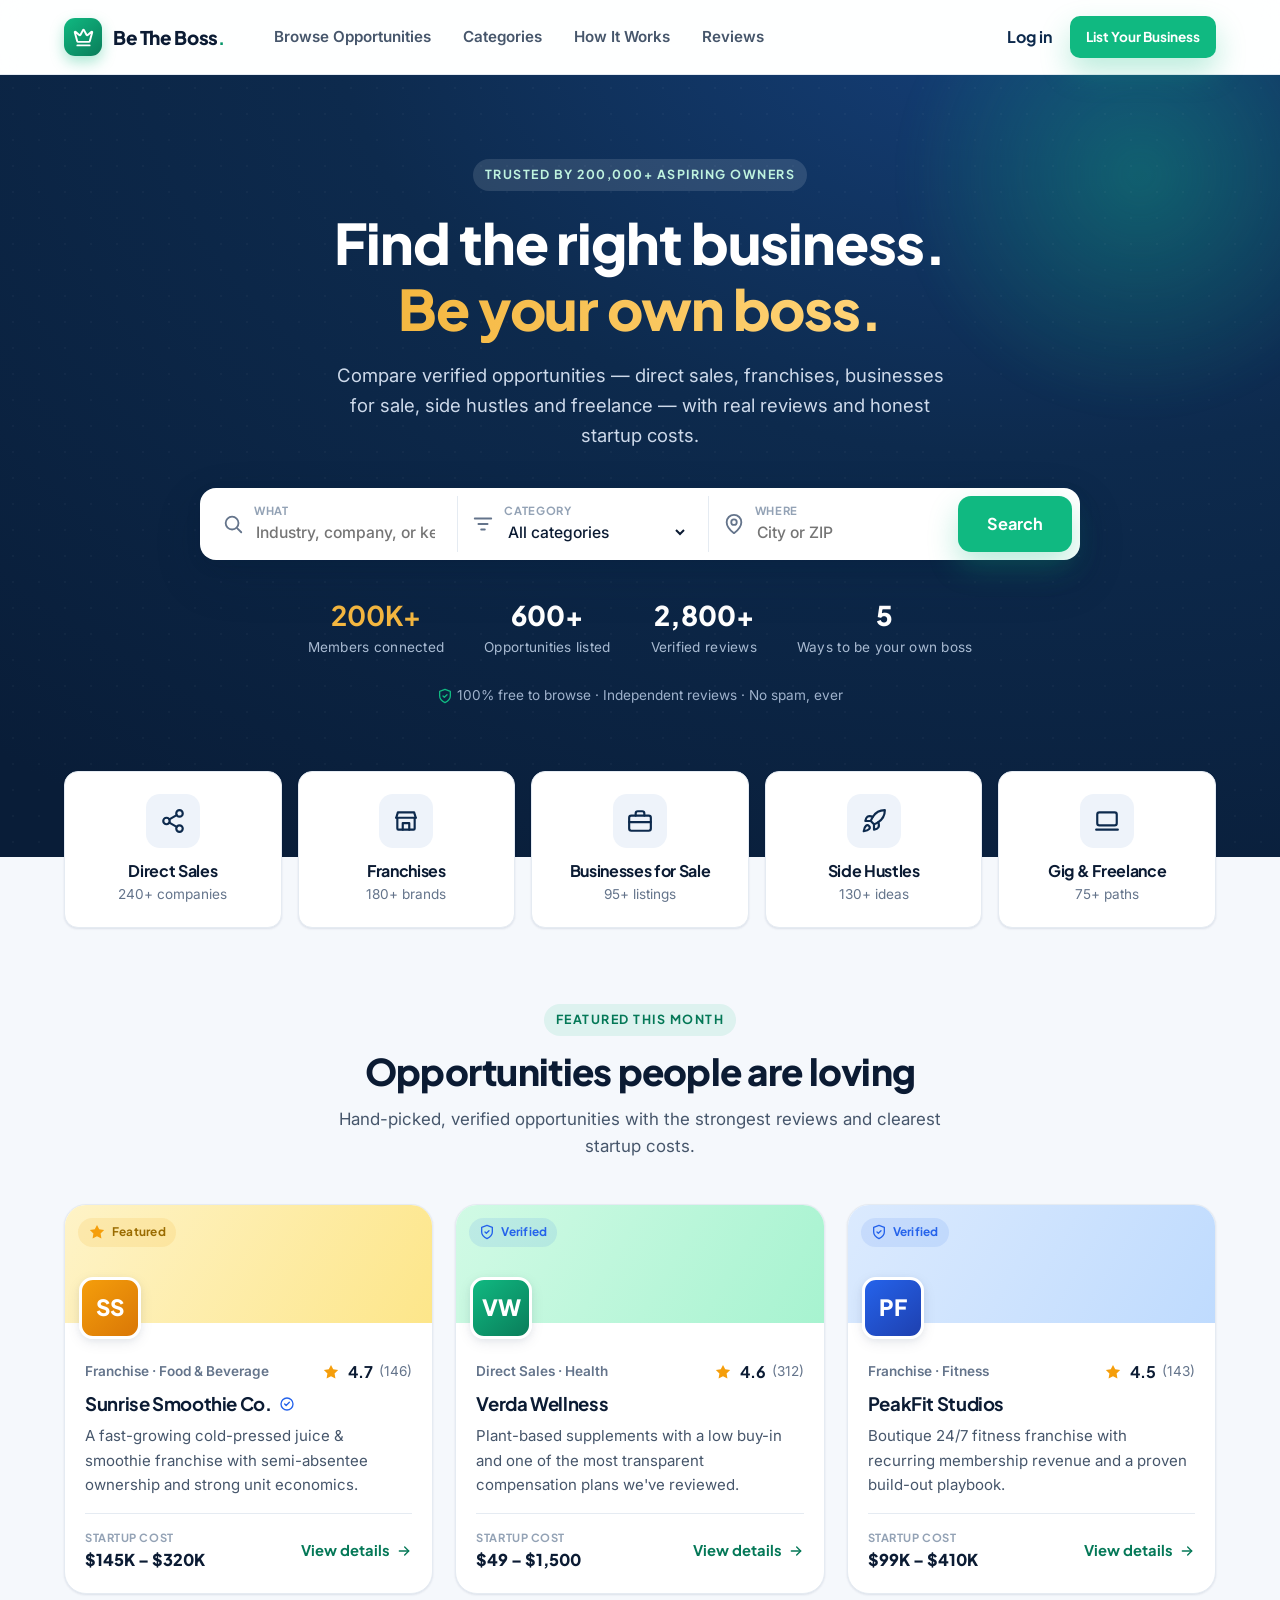
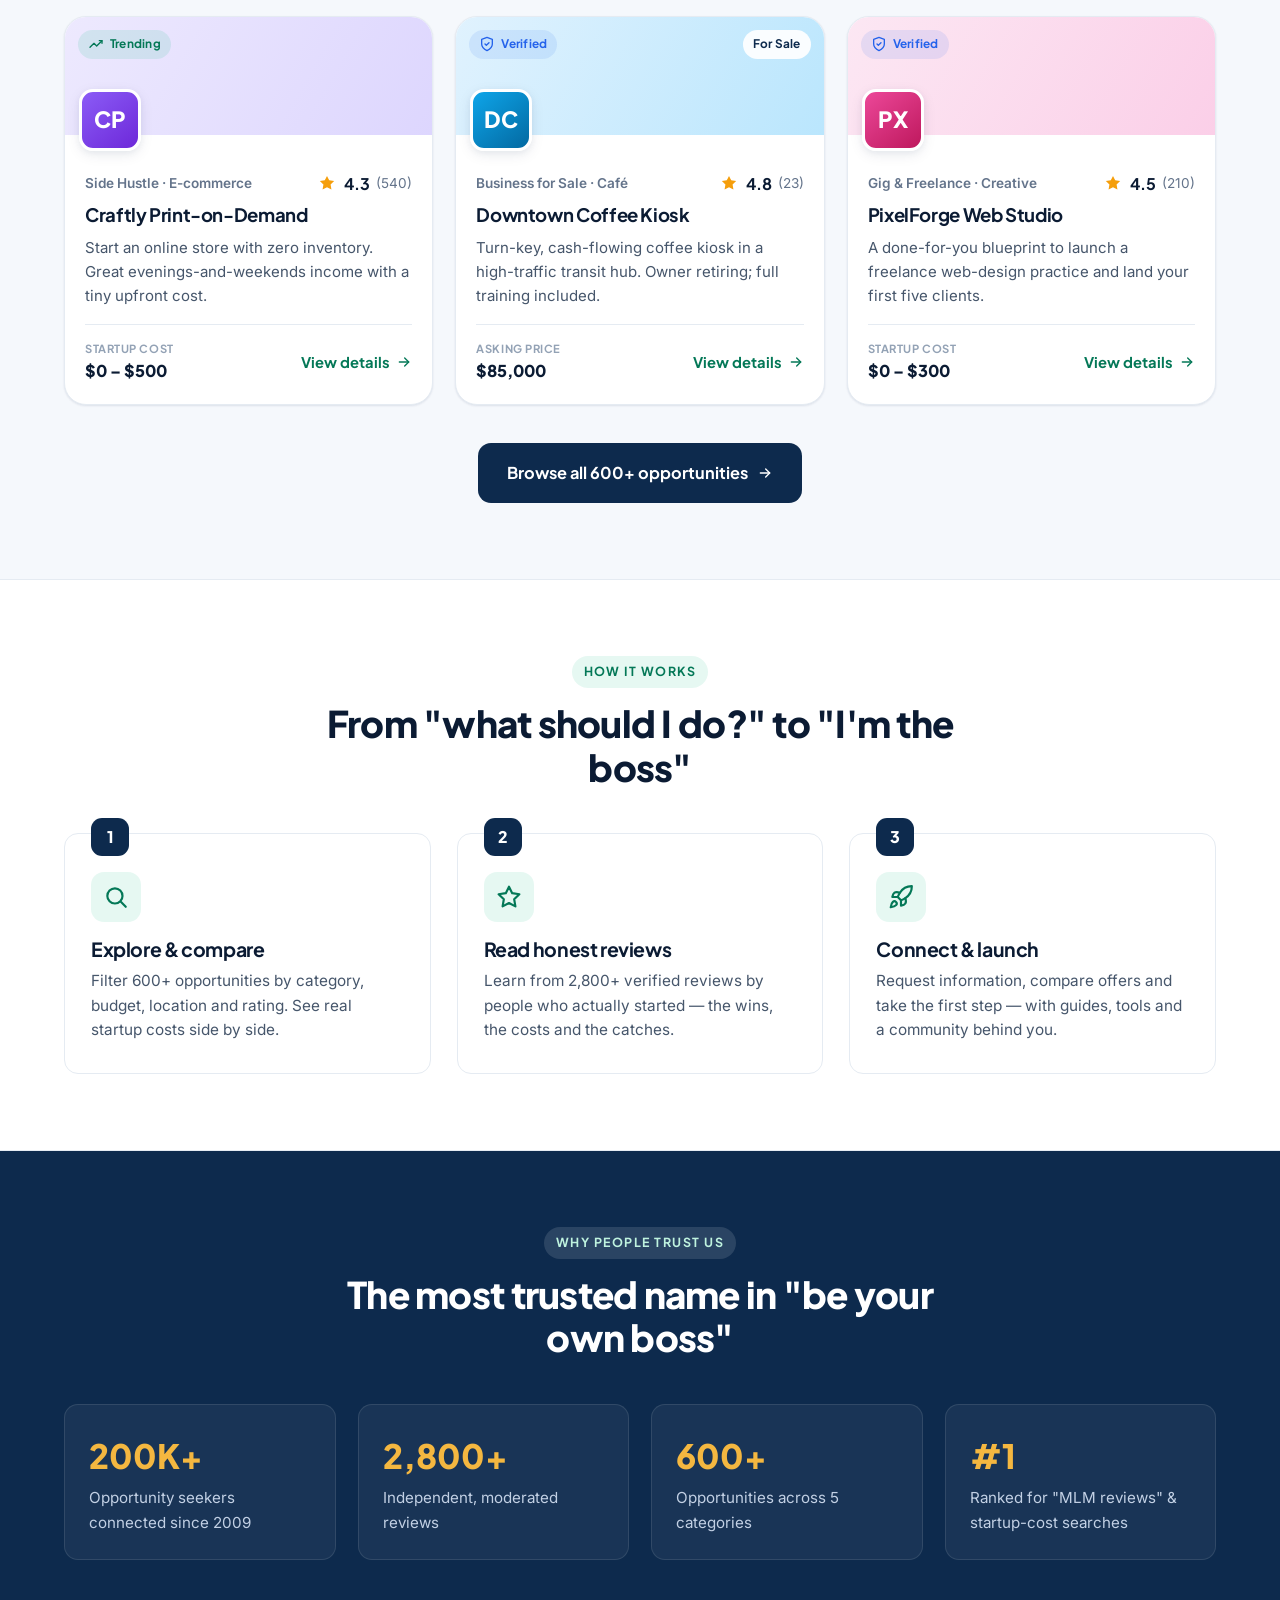
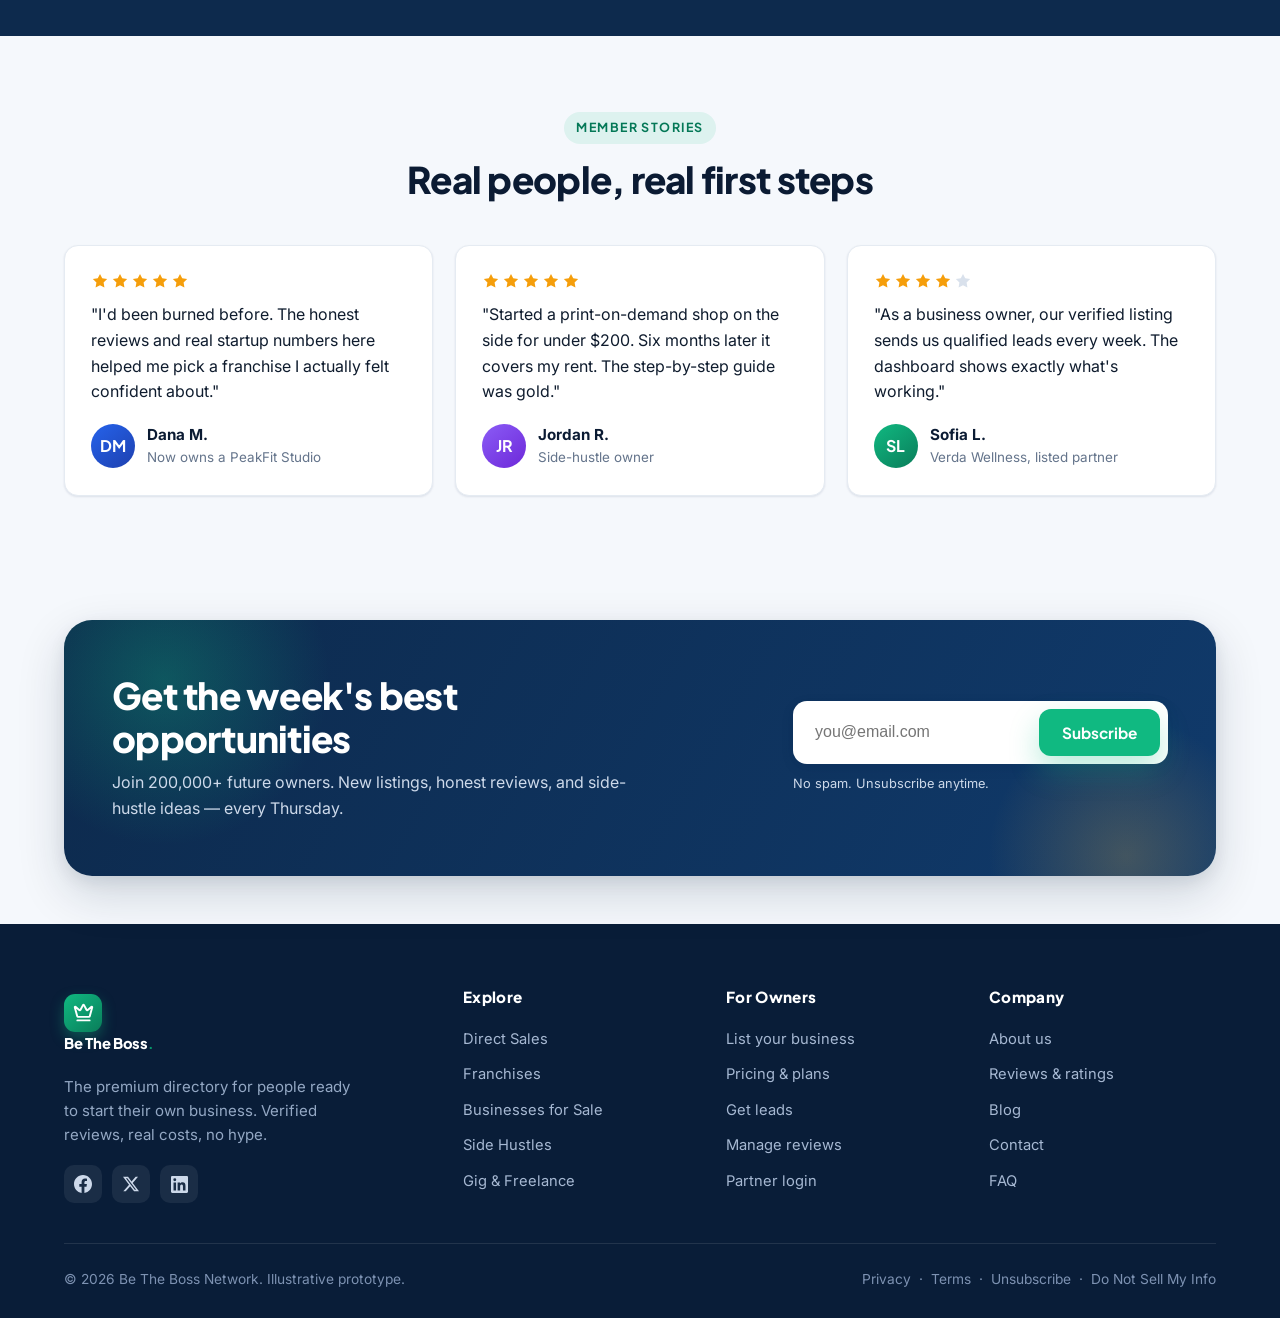
==== index.html @ 48be7996 "Be The Boss Network — design prototype (illustrative mock) Co-Authored-By: Claude Opus 4.8 (1M conte" ====
<!DOCTYPE html>
<html lang="en">
<head>
<meta charset="UTF-8" />
<meta name="viewport" content="width=device-width, initial-scale=1" />
<title>Be The Boss Network — Find Your Business. Be Your Own Boss.</title>
<meta name="description" content="The premium directory for people ready to start their own business — direct sales, franchises, businesses for sale, side hustles and freelance opportunities. Verified reviews, real startup costs." />
<link rel="preconnect" href="https://fonts.googleapis.com" />
<link rel="preconnect" href="https://fonts.gstatic.com" crossorigin />
<link href="https://fonts.googleapis.com/css2?family=Inter:wght@400;500;600;700&family=Plus+Jakarta+Sans:wght@600;700;800&display=swap" rel="stylesheet" />
<link rel="stylesheet" href="assets/styles.css" />
<!-- Google AdSense (pub-9959416972855769) — Auto Ads serve site-wide on the live domain -->
<script async src="https://pagead2.googlesyndication.com/pagead/js/adsbygoogle.js?client=ca-pub-9959416972855769" crossorigin="anonymous"></script>
</head>
<body>

<!-- ============ NAV ============ -->
<header class="nav">
  <div class="container nav-inner">
    <a class="brand" href="index.html">
      <span class="brand-mark"><svg class="ico" viewBox="0 0 24 24"><path d="M11.562 3.266a.5.5 0 0 1 .876 0L15.39 8.87a1 1 0 0 0 1.516.294L21.183 5.5a.5.5 0 0 1 .798.519l-2.834 10.246a1 1 0 0 1-.956.734H5.81a1 1 0 0 1-.957-.734L2.02 6.02a.5.5 0 0 1 .798-.52l4.276 3.664a1 1 0 0 0 1.516-.294z"/><path d="M5 21h14"/></svg></span>
      <span>Be The Boss<b>.</b></span>
    </a>
    <nav class="nav-links">
      <a href="directory.html">Browse Opportunities</a>
      <a href="#categories">Categories</a>
      <a href="#how">How It Works</a>
      <a href="company.html">Reviews</a>
    </nav>
    <div class="nav-actions">
      <a class="login" href="#">Log in</a>
      <a class="btn btn-primary btn-sm" href="#">List Your Business</a>
    </div>
    <button class="nav-toggle" aria-label="Open menu" aria-expanded="false">
      <svg class="ico" viewBox="0 0 24 24"><path d="M4 6h16M4 12h16M4 18h16"/></svg>
    </button>
  </div>
  <div class="nav-mobile">
    <a href="directory.html">Browse Opportunities</a>
    <a href="#categories">Categories</a>
    <a href="#how">How It Works</a>
    <a href="company.html">Reviews</a>
    <a href="#">Log in</a>
    <a class="btn btn-primary" href="#">List Your Business</a>
  </div>
</header>

<!-- ============ HERO ============ -->
<section class="hero">
  <div class="hero-glow"></div>
  <div class="container">
    <div class="center"><span class="eyebrow">Trusted by 200,000+ aspiring owners</span></div>
    <h1>Find the right business.<br /><span class="accent">Be your own boss.</span></h1>
    <p class="hero-sub">Compare verified opportunities — direct sales, franchises, businesses for sale, side hustles and freelance — with real reviews and honest startup costs.</p>

    <div class="search-wrap">
      <form class="search" action="directory.html" method="get" data-mock-form data-success="Searching opportunities…">
        <div class="field">
          <svg class="ico" viewBox="0 0 24 24"><circle cx="11" cy="11" r="7"/><path d="m21 21-4.3-4.3"/></svg>
          <div style="flex:1"><label for="q">What</label><input id="q" name="q" placeholder="Industry, company, or keyword" /></div>
        </div>
        <div class="field">
          <svg class="ico" viewBox="0 0 24 24"><path d="M3 6h18M7 12h10M10 18h4"/></svg>
          <div style="flex:1"><label for="cat">Category</label>
            <select id="cat" name="cat">
              <option>All categories</option>
              <option>Direct Sales / MLM</option>
              <option>Franchises</option>
              <option>Businesses for Sale</option>
              <option>Side Hustles</option>
              <option>Gig &amp; Freelance</option>
            </select>
          </div>
        </div>
        <div class="field">
          <svg class="ico" viewBox="0 0 24 24"><path d="M20 10c0 6-8 12-8 12s-8-6-8-12a8 8 0 0 1 16 0Z"/><circle cx="12" cy="10" r="3"/></svg>
          <div style="flex:1"><label for="loc">Where</label><input id="loc" name="loc" placeholder="City or ZIP" /></div>
        </div>
        <button class="btn btn-primary btn-lg" type="submit">Search</button>
      </form>
    </div>

    <div class="hero-stats">
      <div class="stat"><div class="num"><b>200K+</b></div><div class="lbl">Members connected</div></div>
      <div class="stat"><div class="num">600+</div><div class="lbl">Opportunities listed</div></div>
      <div class="stat"><div class="num">2,800+</div><div class="lbl">Verified reviews</div></div>
      <div class="stat"><div class="num">5</div><div class="lbl">Ways to be your own boss</div></div>
    </div>
    <p class="hero-trust"><svg class="ico ico-sm" viewBox="0 0 24 24"><path d="M12 22s8-4 8-10V5l-8-3-8 3v7c0 6 8 10 8 10Z"/><path d="m9 12 2 2 4-4"/></svg> 100% free to browse · Independent reviews · No spam, ever</p>
  </div>
</section>

<!-- ============ CATEGORY TILES ============ -->
<section id="categories" class="container cats">
  <div class="cat-grid">
    <a class="cat-card reveal" href="directory.html">
      <div class="cat-ico"><svg class="ico" viewBox="0 0 24 24"><circle cx="18" cy="5" r="3"/><circle cx="6" cy="12" r="3"/><circle cx="18" cy="19" r="3"/><path d="m8.6 10.5 6.8-3.9"/><path d="m8.6 13.5 6.8 3.9"/></svg></div>
      <h3>Direct Sales</h3><div class="count">240+ companies</div>
    </a>
    <a class="cat-card reveal" href="directory.html">
      <div class="cat-ico"><svg class="ico" viewBox="0 0 24 24"><path d="M3 9 4.5 4h15L21 9"/><path d="M4 9v10a1 1 0 0 0 1 1h14a1 1 0 0 0 1-1V9"/><path d="M9 20v-6h6v6"/><path d="M3 9h18"/></svg></div>
      <h3>Franchises</h3><div class="count">180+ brands</div>
    </a>
    <a class="cat-card reveal" href="directory.html">
      <div class="cat-ico"><svg class="ico" viewBox="0 0 24 24"><rect x="2" y="7" width="20" height="14" rx="2"/><path d="M16 7V5a2 2 0 0 0-2-2h-4a2 2 0 0 0-2 2v2"/><path d="M2 13h20"/></svg></div>
      <h3>Businesses for Sale</h3><div class="count">95+ listings</div>
    </a>
    <a class="cat-card reveal" href="directory.html">
      <div class="cat-ico"><svg class="ico" viewBox="0 0 24 24"><path d="M4.5 16.5c-1.5 1.26-2 5-2 5s3.74-.5 5-2c.71-.84.7-2.13-.09-2.91a2.18 2.18 0 0 0-2.91-.09z"/><path d="M12 15l-3-3a22 22 0 0 1 2-3.95A12.88 12.88 0 0 1 22 2c0 2.72-.78 7.5-6 11a22.35 22.35 0 0 1-4 2z"/><path d="M9 12H4s.55-3.03 2-4c1.62-1.08 5 0 5 0"/><path d="M12 15v5s3.03-.55 4-2c1.08-1.62 0-5 0-5"/></svg></div>
      <h3>Side Hustles</h3><div class="count">130+ ideas</div>
    </a>
    <a class="cat-card reveal" href="directory.html">
      <div class="cat-ico"><svg class="ico" viewBox="0 0 24 24"><rect x="3" y="4" width="18" height="12" rx="2"/><path d="M2 20h20"/></svg></div>
      <h3>Gig &amp; Freelance</h3><div class="count">75+ paths</div>
    </a>
  </div>
</section>

<!-- ============ FEATURED ============ -->
<section class="section">
  <div class="container">
    <div class="section-head center">
      <span class="eyebrow">Featured this month</span>
      <h2 style="margin-top:14px">Opportunities people are loving</h2>
      <p>Hand-picked, verified opportunities with the strongest reviews and clearest startup costs.</p>
    </div>
    <div class="opp-grid">

      <a class="opp-card reveal" href="company.html">
        <div class="opp-cover cv-3">
          <span class="badge badge-featured left"><svg class="star" viewBox="0 0 24 24"><path d="M12 2.5l2.95 5.98 6.6.96-4.77 4.65 1.13 6.57L12 17.55l-5.9 3.1 1.13-6.57L2.45 9.44l6.6-.96z"/></svg> Featured</span>
          <div class="opp-logo lg-3">SS</div>
        </div>
        <div class="opp-body">
          <div class="top"><span class="opp-cat">Franchise · Food &amp; Beverage</span>
            <span class="rating"><svg class="star" viewBox="0 0 24 24"><path d="M12 2.5l2.95 5.98 6.6.96-4.77 4.65 1.13 6.57L12 17.55l-5.9 3.1 1.13-6.57L2.45 9.44l6.6-.96z"/></svg><span class="score">4.7</span><span class="count">(146)</span></span>
          </div>
          <h3>Sunrise Smoothie Co. <svg class="ico ico-sm" viewBox="0 0 24 24"><circle cx="12" cy="12" r="9"/><path d="m8.5 12 2.2 2.2 4.8-4.8"/></svg></h3>
          <p class="opp-desc">A fast-growing cold-pressed juice &amp; smoothie franchise with semi-absentee ownership and strong unit economics.</p>
          <div class="opp-foot">
            <div class="opp-cost"><span class="lbl">Startup cost</span><span class="val">$145K – $320K</span></div>
            <span class="link-arrow">View details <svg class="ico ico-sm" viewBox="0 0 24 24"><path d="M5 12h14"/><path d="m13 6 6 6-6 6"/></svg></span>
          </div>
        </div>
      </a>

      <a class="opp-card reveal" href="company.html">
        <div class="opp-cover cv-1">
          <span class="badge badge-verified left"><svg class="ico ico-sm" viewBox="0 0 24 24"><path d="M12 22s8-4 8-10V5l-8-3-8 3v7c0 6 8 10 8 10Z"/><path d="m9 12 2 2 4-4"/></svg> Verified</span>
          <div class="opp-logo lg-1">VW</div>
        </div>
        <div class="opp-body">
          <div class="top"><span class="opp-cat">Direct Sales · Health</span>
            <span class="rating"><svg class="star" viewBox="0 0 24 24"><path d="M12 2.5l2.95 5.98 6.6.96-4.77 4.65 1.13 6.57L12 17.55l-5.9 3.1 1.13-6.57L2.45 9.44l6.6-.96z"/></svg><span class="score">4.6</span><span class="count">(312)</span></span>
          </div>
          <h3>Verda Wellness</h3>
          <p class="opp-desc">Plant-based supplements with a low buy-in and one of the most transparent compensation plans we've reviewed.</p>
          <div class="opp-foot">
            <div class="opp-cost"><span class="lbl">Startup cost</span><span class="val">$49 – $1,500</span></div>
            <span class="link-arrow">View details <svg class="ico ico-sm" viewBox="0 0 24 24"><path d="M5 12h14"/><path d="m13 6 6 6-6 6"/></svg></span>
          </div>
        </div>
      </a>

      <a class="opp-card reveal" href="company.html">
        <div class="opp-cover cv-2">
          <span class="badge badge-verified left"><svg class="ico ico-sm" viewBox="0 0 24 24"><path d="M12 22s8-4 8-10V5l-8-3-8 3v7c0 6 8 10 8 10Z"/><path d="m9 12 2 2 4-4"/></svg> Verified</span>
          <div class="opp-logo lg-2">PF</div>
        </div>
        <div class="opp-body">
          <div class="top"><span class="opp-cat">Franchise · Fitness</span>
            <span class="rating"><svg class="star" viewBox="0 0 24 24"><path d="M12 2.5l2.95 5.98 6.6.96-4.77 4.65 1.13 6.57L12 17.55l-5.9 3.1 1.13-6.57L2.45 9.44l6.6-.96z"/></svg><span class="score">4.5</span><span class="count">(143)</span></span>
          </div>
          <h3>PeakFit Studios</h3>
          <p class="opp-desc">Boutique 24/7 fitness franchise with recurring membership revenue and a proven build-out playbook.</p>
          <div class="opp-foot">
            <div class="opp-cost"><span class="lbl">Startup cost</span><span class="val">$99K – $410K</span></div>
            <span class="link-arrow">View details <svg class="ico ico-sm" viewBox="0 0 24 24"><path d="M5 12h14"/><path d="m13 6 6 6-6 6"/></svg></span>
          </div>
        </div>
      </a>

      <a class="opp-card reveal" href="company.html">
        <div class="opp-cover cv-4">
          <span class="badge badge-new left"><svg class="ico ico-sm" viewBox="0 0 24 24"><path d="M3 17l6-6 4 4 8-8"/><path d="M17 7h4v4"/></svg> Trending</span>
          <div class="opp-logo lg-4">CP</div>
        </div>
        <div class="opp-body">
          <div class="top"><span class="opp-cat">Side Hustle · E-commerce</span>
            <span class="rating"><svg class="star" viewBox="0 0 24 24"><path d="M12 2.5l2.95 5.98 6.6.96-4.77 4.65 1.13 6.57L12 17.55l-5.9 3.1 1.13-6.57L2.45 9.44l6.6-.96z"/></svg><span class="score">4.3</span><span class="count">(540)</span></span>
          </div>
          <h3>Craftly Print-on-Demand</h3>
          <p class="opp-desc">Start an online store with zero inventory. Great evenings-and-weekends income with a tiny upfront cost.</p>
          <div class="opp-foot">
            <div class="opp-cost"><span class="lbl">Startup cost</span><span class="val">$0 – $500</span></div>
            <span class="link-arrow">View details <svg class="ico ico-sm" viewBox="0 0 24 24"><path d="M5 12h14"/><path d="m13 6 6 6-6 6"/></svg></span>
          </div>
        </div>
      </a>

      <a class="opp-card reveal" href="company.html">
        <div class="opp-cover cv-6">
          <span class="badge badge-verified left"><svg class="ico ico-sm" viewBox="0 0 24 24"><path d="M12 22s8-4 8-10V5l-8-3-8 3v7c0 6 8 10 8 10Z"/><path d="m9 12 2 2 4-4"/></svg> Verified</span>
          <span class="badge right">For Sale</span>
          <div class="opp-logo lg-6">DC</div>
        </div>
        <div class="opp-body">
          <div class="top"><span class="opp-cat">Business for Sale · Café</span>
            <span class="rating"><svg class="star" viewBox="0 0 24 24"><path d="M12 2.5l2.95 5.98 6.6.96-4.77 4.65 1.13 6.57L12 17.55l-5.9 3.1 1.13-6.57L2.45 9.44l6.6-.96z"/></svg><span class="score">4.8</span><span class="count">(23)</span></span>
          </div>
          <h3>Downtown Coffee Kiosk</h3>
          <p class="opp-desc">Turn-key, cash-flowing coffee kiosk in a high-traffic transit hub. Owner retiring; full training included.</p>
          <div class="opp-foot">
            <div class="opp-cost"><span class="lbl">Asking price</span><span class="val">$85,000</span></div>
            <span class="link-arrow">View details <svg class="ico ico-sm" viewBox="0 0 24 24"><path d="M5 12h14"/><path d="m13 6 6 6-6 6"/></svg></span>
          </div>
        </div>
      </a>

      <a class="opp-card reveal" href="company.html">
        <div class="opp-cover cv-5">
          <span class="badge badge-verified left"><svg class="ico ico-sm" viewBox="0 0 24 24"><path d="M12 22s8-4 8-10V5l-8-3-8 3v7c0 6 8 10 8 10Z"/><path d="m9 12 2 2 4-4"/></svg> Verified</span>
          <div class="opp-logo lg-5">PX</div>
        </div>
        <div class="opp-body">
          <div class="top"><span class="opp-cat">Gig &amp; Freelance · Creative</span>
            <span class="rating"><svg class="star" viewBox="0 0 24 24"><path d="M12 2.5l2.95 5.98 6.6.96-4.77 4.65 1.13 6.57L12 17.55l-5.9 3.1 1.13-6.57L2.45 9.44l6.6-.96z"/></svg><span class="score">4.5</span><span class="count">(210)</span></span>
          </div>
          <h3>PixelForge Web Studio</h3>
          <p class="opp-desc">A done-for-you blueprint to launch a freelance web-design practice and land your first five clients.</p>
          <div class="opp-foot">
            <div class="opp-cost"><span class="lbl">Startup cost</span><span class="val">$0 – $300</span></div>
            <span class="link-arrow">View details <svg class="ico ico-sm" viewBox="0 0 24 24"><path d="M5 12h14"/><path d="m13 6 6 6-6 6"/></svg></span>
          </div>
        </div>
      </a>

    </div>
    <div class="center" style="margin-top:38px">
      <a class="btn btn-dark btn-lg" href="directory.html">Browse all 600+ opportunities <svg class="ico ico-sm" viewBox="0 0 24 24"><path d="M5 12h14"/><path d="m13 6 6 6-6 6"/></svg></a>
    </div>
  </div>
</section>

<!-- ============ HOW IT WORKS ============ -->
<section id="how" class="section" style="background:var(--surface);border-top:1px solid var(--border);border-bottom:1px solid var(--border)">
  <div class="container">
    <div class="section-head center"><span class="eyebrow">How it works</span><h2 style="margin-top:14px">From "what should I do?" to "I'm the boss"</h2></div>
    <div class="steps">
      <div class="step reveal"><div class="n">1</div>
        <div class="step-ico"><svg class="ico ico-lg" viewBox="0 0 24 24"><circle cx="11" cy="11" r="7"/><path d="m21 21-4.3-4.3"/></svg></div>
        <h3>Explore &amp; compare</h3>
        <p>Filter 600+ opportunities by category, budget, location and rating. See real startup costs side by side.</p>
      </div>
      <div class="step reveal"><div class="n">2</div>
        <div class="step-ico"><svg class="ico ico-lg" viewBox="0 0 24 24"><path d="M12 2.5l2.95 5.98 6.6.96-4.77 4.65 1.13 6.57L12 17.55l-5.9 3.1 1.13-6.57L2.45 9.44l6.6-.96z" style="fill:none;stroke:currentColor"/></svg></div>
        <h3>Read honest reviews</h3>
        <p>Learn from 2,800+ verified reviews by people who actually started — the wins, the costs and the catches.</p>
      </div>
      <div class="step reveal"><div class="n">3</div>
        <div class="step-ico"><svg class="ico ico-lg" viewBox="0 0 24 24"><path d="M4.5 16.5c-1.5 1.26-2 5-2 5s3.74-.5 5-2c.71-.84.7-2.13-.09-2.91a2.18 2.18 0 0 0-2.91-.09z"/><path d="M12 15l-3-3a22 22 0 0 1 2-3.95A12.88 12.88 0 0 1 22 2c0 2.72-.78 7.5-6 11a22.35 22.35 0 0 1-4 2z"/><path d="M9 12H4s.55-3.03 2-4c1.62-1.08 5 0 5 0"/><path d="M12 15v5s3.03-.55 4-2c1.08-1.62 0-5 0-5"/></svg></div>
        <h3>Connect &amp; launch</h3>
        <p>Request information, compare offers and take the first step — with guides, tools and a community behind you.</p>
      </div>
    </div>
  </div>
</section>

<!-- ============ TRUST BAND ============ -->
<section class="section band-dark">
  <div class="container">
    <div class="section-head center"><span class="eyebrow" style="background:rgba(255,255,255,.12);color:#bff3df">Why people trust us</span><h2 style="margin-top:14px">The most trusted name in "be your own boss"</h2></div>
    <div class="proof-grid">
      <div class="proof reveal"><div class="num">200K+</div><div class="lbl">Opportunity seekers connected since 2009</div></div>
      <div class="proof reveal"><div class="num">2,800+</div><div class="lbl">Independent, moderated reviews</div></div>
      <div class="proof reveal"><div class="num">600+</div><div class="lbl">Opportunities across 5 categories</div></div>
      <div class="proof reveal"><div class="num">#1</div><div class="lbl">Ranked for "MLM reviews" &amp; startup-cost searches</div></div>
    </div>
  </div>
</section>

<!-- ============ TESTIMONIALS ============ -->
<section class="section">
  <div class="container">
    <div class="section-head center"><span class="eyebrow">Member stories</span><h2 style="margin-top:14px">Real people, real first steps</h2></div>
    <div class="testi-grid">
      <div class="testi reveal">
        <div class="stars"><svg class="star" viewBox="0 0 24 24"><path d="M12 2.5l2.95 5.98 6.6.96-4.77 4.65 1.13 6.57L12 17.55l-5.9 3.1 1.13-6.57L2.45 9.44l6.6-.96z"/></svg><svg class="star" viewBox="0 0 24 24"><path d="M12 2.5l2.95 5.98 6.6.96-4.77 4.65 1.13 6.57L12 17.55l-5.9 3.1 1.13-6.57L2.45 9.44l6.6-.96z"/></svg><svg class="star" viewBox="0 0 24 24"><path d="M12 2.5l2.95 5.98 6.6.96-4.77 4.65 1.13 6.57L12 17.55l-5.9 3.1 1.13-6.57L2.45 9.44l6.6-.96z"/></svg><svg class="star" viewBox="0 0 24 24"><path d="M12 2.5l2.95 5.98 6.6.96-4.77 4.65 1.13 6.57L12 17.55l-5.9 3.1 1.13-6.57L2.45 9.44l6.6-.96z"/></svg><svg class="star" viewBox="0 0 24 24"><path d="M12 2.5l2.95 5.98 6.6.96-4.77 4.65 1.13 6.57L12 17.55l-5.9 3.1 1.13-6.57L2.45 9.44l6.6-.96z"/></svg></div>
        <p>"I'd been burned before. The honest reviews and real startup numbers here helped me pick a franchise I actually felt confident about."</p>
        <div class="who"><span class="avatar lg-2">DM</span><div><div class="name">Dana M.</div><div class="role">Now owns a PeakFit Studio</div></div></div>
      </div>
      <div class="testi reveal">
        <div class="stars"><svg class="star" viewBox="0 0 24 24"><path d="M12 2.5l2.95 5.98 6.6.96-4.77 4.65 1.13 6.57L12 17.55l-5.9 3.1 1.13-6.57L2.45 9.44l6.6-.96z"/></svg><svg class="star" viewBox="0 0 24 24"><path d="M12 2.5l2.95 5.98 6.6.96-4.77 4.65 1.13 6.57L12 17.55l-5.9 3.1 1.13-6.57L2.45 9.44l6.6-.96z"/></svg><svg class="star" viewBox="0 0 24 24"><path d="M12 2.5l2.95 5.98 6.6.96-4.77 4.65 1.13 6.57L12 17.55l-5.9 3.1 1.13-6.57L2.45 9.44l6.6-.96z"/></svg><svg class="star" viewBox="0 0 24 24"><path d="M12 2.5l2.95 5.98 6.6.96-4.77 4.65 1.13 6.57L12 17.55l-5.9 3.1 1.13-6.57L2.45 9.44l6.6-.96z"/></svg><svg class="star" viewBox="0 0 24 24"><path d="M12 2.5l2.95 5.98 6.6.96-4.77 4.65 1.13 6.57L12 17.55l-5.9 3.1 1.13-6.57L2.45 9.44l6.6-.96z"/></svg></div>
        <p>"Started a print-on-demand shop on the side for under $200. Six months later it covers my rent. The step-by-step guide was gold."</p>
        <div class="who"><span class="avatar lg-4">JR</span><div><div class="name">Jordan R.</div><div class="role">Side-hustle owner</div></div></div>
      </div>
      <div class="testi reveal">
        <div class="stars"><svg class="star" viewBox="0 0 24 24"><path d="M12 2.5l2.95 5.98 6.6.96-4.77 4.65 1.13 6.57L12 17.55l-5.9 3.1 1.13-6.57L2.45 9.44l6.6-.96z"/></svg><svg class="star" viewBox="0 0 24 24"><path d="M12 2.5l2.95 5.98 6.6.96-4.77 4.65 1.13 6.57L12 17.55l-5.9 3.1 1.13-6.57L2.45 9.44l6.6-.96z"/></svg><svg class="star" viewBox="0 0 24 24"><path d="M12 2.5l2.95 5.98 6.6.96-4.77 4.65 1.13 6.57L12 17.55l-5.9 3.1 1.13-6.57L2.45 9.44l6.6-.96z"/></svg><svg class="star" viewBox="0 0 24 24"><path d="M12 2.5l2.95 5.98 6.6.96-4.77 4.65 1.13 6.57L12 17.55l-5.9 3.1 1.13-6.57L2.45 9.44l6.6-.96z"/></svg><svg class="star empty" viewBox="0 0 24 24"><path d="M12 2.5l2.95 5.98 6.6.96-4.77 4.65 1.13 6.57L12 17.55l-5.9 3.1 1.13-6.57L2.45 9.44l6.6-.96z"/></svg></div>
        <p>"As a business owner, our verified listing sends us qualified leads every week. The dashboard shows exactly what's working."</p>
        <div class="who"><span class="avatar lg-1">SL</span><div><div class="name">Sofia L.</div><div class="role">Verda Wellness, listed partner</div></div></div>
      </div>
    </div>
  </div>
</section>

<!-- ============ NEWSLETTER / CTA ============ -->
<section class="section-sm">
  <div class="container">
    <div class="cta-band">
      <div class="inner">
        <div>
          <h2>Get the week's best opportunities</h2>
          <p>Join 200,000+ future owners. New listings, honest reviews, and side-hustle ideas — every Thursday.</p>
        </div>
        <div>
          <form class="news-form" data-mock-form data-success="You're in! Check your inbox.">
            <label for="news" style="position:absolute;left:-9999px">Email address</label>
            <input id="news" type="email" placeholder="you@email.com" required />
            <button class="btn btn-primary" type="submit">Subscribe</button>
          </form>
          <p class="form-note">No spam. Unsubscribe anytime. <span data-form-note></span></p>
        </div>
      </div>
    </div>
  </div>
</section>

<!-- ============ FOOTER ============ -->
<footer class="footer">
  <div class="container">
    <div class="footer-top">
      <div class="footer-col">
        <a class="brand" href="index.html">
          <span class="brand-mark"><svg class="ico" viewBox="0 0 24 24"><path d="M11.562 3.266a.5.5 0 0 1 .876 0L15.39 8.87a1 1 0 0 0 1.516.294L21.183 5.5a.5.5 0 0 1 .798.519l-2.834 10.246a1 1 0 0 1-.956.734H5.81a1 1 0 0 1-.957-.734L2.02 6.02a.5.5 0 0 1 .798-.52l4.276 3.664a1 1 0 0 0 1.516-.294z"/><path d="M5 21h14"/></svg></span>
          <span>Be The Boss<b>.</b></span>
        </a>
        <p>The premium directory for people ready to start their own business. Verified reviews, real costs, no hype.</p>
        <div class="footer-soc">
          <a href="#" aria-label="Facebook"><svg viewBox="0 0 24 24" width="18" height="18" style="fill:currentColor"><path d="M24 12.07C24 5.4 18.63 0 12 0S0 5.4 0 12.07c0 6.03 4.39 11.03 10.13 11.93v-8.44H7.08v-3.49h3.05V9.41c0-3.02 1.79-4.69 4.53-4.69 1.31 0 2.68.24 2.68.24v2.97h-1.51c-1.49 0-1.96.93-1.96 1.89v2.25h3.33l-.53 3.49h-2.8v8.44C19.61 23.1 24 18.1 24 12.07z"/></svg></a>
          <a href="#" aria-label="X"><svg viewBox="0 0 24 24" width="16" height="16" style="fill:currentColor"><path d="M18.9 1.15h3.68l-8.04 9.19L24 22.85h-7.41l-5.8-7.58-6.64 7.58H.46l8.6-9.83L0 1.15h7.59l5.24 6.93 6.07-6.93zm-1.29 19.5h2.04L6.49 3.24H4.3z"/></svg></a>
          <a href="#" aria-label="LinkedIn"><svg viewBox="0 0 24 24" width="17" height="17" style="fill:currentColor"><path d="M20.45 20.45h-3.56v-5.57c0-1.33-.02-3.04-1.85-3.04-1.85 0-2.13 1.45-2.13 2.94v5.67H9.35V9h3.41v1.56h.05c.48-.9 1.64-1.85 3.37-1.85 3.6 0 4.27 2.37 4.27 5.45v6.29zM5.34 7.43a2.06 2.06 0 1 1 0-4.12 2.06 2.06 0 0 1 0 4.12zM7.12 20.45H3.56V9h3.56v11.45zM22.22 0H1.77C.79 0 0 .77 0 1.72v20.56C0 23.23.79 24 1.77 24h20.45c.98 0 1.78-.77 1.78-1.72V1.72C24 .77 23.2 0 22.22 0z"/></svg></a>
        </div>
      </div>
      <div class="footer-col">
        <h4>Explore</h4>
        <a href="directory.html">Direct Sales</a><a href="directory.html">Franchises</a><a href="directory.html">Businesses for Sale</a><a href="directory.html">Side Hustles</a><a href="directory.html">Gig &amp; Freelance</a>
      </div>
      <div class="footer-col">
        <h4>For Owners</h4>
        <a href="#">List your business</a><a href="#">Pricing &amp; plans</a><a href="#">Get leads</a><a href="#">Manage reviews</a><a href="#">Partner login</a>
      </div>
      <div class="footer-col">
        <h4>Company</h4>
        <a href="#">About us</a><a href="#">Reviews &amp; ratings</a><a href="#">Blog</a><a href="#">Contact</a><a href="#">FAQ</a>
      </div>
    </div>
    <div class="footer-bot">
      <span>© 2026 Be The Boss Network. Illustrative prototype.</span>
      <span><a href="#">Privacy</a> &nbsp;·&nbsp; <a href="#">Terms</a> &nbsp;·&nbsp; <a href="#">Unsubscribe</a> &nbsp;·&nbsp; <a href="#">Do Not Sell My Info</a></span>
    </div>
  </div>
</footer>

<script src="assets/app.js"></script>
</body>
</html>
---- assets/styles.css ----
/* ============================================================
   Be The Boss Network — Prototype design system
   Navy + Emerald + Gold · Plus Jakarta Sans / Inter
   Self-contained, no build step. Illustrative mockup only.
   ============================================================ */

/* ---------- Tokens ---------- */
:root{
  --ink:#0B1B33;
  --navy:#0D2A4D;
  --navy-700:#103a6b;
  --navy-900:#091d38;
  --brand:#2563EB;
  --emerald:#10B981;
  --emerald-600:#059669;
  --emerald-700:#047857;
  --gold:#F4B740;
  --amber:#F59E0B;
  --rose:#E11D48;

  --bg:#F5F8FC;
  --surface:#FFFFFF;
  --surface-2:#FBFCFE;

  --text:#0F1C2E;
  --muted:#46566B;
  --subtle:#64748B;
  --faint:#93A2B5;

  --border:#E5EBF2;
  --border-strong:#D3DCE8;

  --shadow-sm:0 1px 2px rgba(13,42,77,.06), 0 1px 3px rgba(13,42,77,.05);
  --shadow:0 4px 14px rgba(13,42,77,.08), 0 2px 6px rgba(13,42,77,.05);
  --shadow-lg:0 18px 48px rgba(9,29,56,.16), 0 6px 16px rgba(9,29,56,.08);
  --shadow-brand:0 14px 30px rgba(16,185,129,.28);

  --radius-sm:10px;
  --radius:14px;
  --radius-lg:22px;
  --radius-xl:28px;

  --container:1200px;
  --font-head:'Plus Jakarta Sans','Segoe UI',system-ui,-apple-system,sans-serif;
  --font-body:'Inter','Segoe UI',system-ui,-apple-system,sans-serif;

  --ring:0 0 0 3px rgba(37,99,235,.35);
}

/* ---------- Reset / base ---------- */
*,*::before,*::after{box-sizing:border-box}
html{scroll-behavior:smooth}
body{
  margin:0;
  font-family:var(--font-body);
  font-size:16px;
  line-height:1.6;
  color:var(--text);
  background:var(--bg);
  -webkit-font-smoothing:antialiased;
  text-rendering:optimizeLegibility;
}
h1,h2,h3,h4,h5{font-family:var(--font-head);color:var(--ink);line-height:1.18;margin:0;font-weight:800;letter-spacing:-.02em}
h1{font-size:clamp(2.2rem,4.6vw,3.5rem)}
h2{font-size:clamp(1.6rem,3vw,2.3rem)}
h3{font-size:1.22rem;font-weight:700}
p{margin:0}
a{color:inherit;text-decoration:none}
img{max-width:100%;display:block}
ul{margin:0;padding:0;list-style:none}
button{font-family:inherit;cursor:pointer}
:focus-visible{outline:none;box-shadow:var(--ring);border-radius:6px}

/* ---------- Layout helpers ---------- */
.container{max-width:var(--container);margin:0 auto;padding:0 24px}
.section{padding:76px 0}
.section-sm{padding:48px 0}
.center{text-align:center}
.eyebrow{
  display:inline-flex;align-items:center;gap:8px;
  font-family:var(--font-head);font-weight:700;font-size:.78rem;
  letter-spacing:.12em;text-transform:uppercase;color:var(--emerald-700);
  background:rgba(16,185,129,.10);padding:6px 12px;border-radius:999px;
}
.section-head{max-width:640px;margin:0 auto 44px}
.section-head.left{margin-left:0;text-align:left}
.section-head p{color:var(--muted);font-size:1.06rem;margin-top:12px}
.muted{color:var(--muted)}
.subtle{color:var(--subtle)}

/* ---------- Icons ---------- */
.ico{width:22px;height:22px;flex:none;fill:none;stroke:currentColor;stroke-width:2;stroke-linecap:round;stroke-linejoin:round}
.ico-sm{width:16px;height:16px}
.ico-lg{width:26px;height:26px}
.star{width:18px;height:18px;fill:var(--amber);stroke:none}
.star.empty{fill:#D9E1EC}

/* ---------- Buttons ---------- */
.btn{
  display:inline-flex;align-items:center;justify-content:center;gap:9px;
  font-family:var(--font-head);font-weight:700;font-size:.96rem;
  padding:13px 22px;border-radius:12px;border:1px solid transparent;
  cursor:pointer;transition:transform .15s ease,box-shadow .2s ease,background .2s ease,color .2s ease,border-color .2s ease;
  white-space:nowrap;
}
.btn:active{transform:translateY(1px)}
.btn-primary{background:var(--emerald);color:#fff;box-shadow:var(--shadow-brand)}
.btn-primary:hover{background:var(--emerald-600)}
.btn-dark{background:var(--navy);color:#fff}
.btn-dark:hover{background:var(--navy-700)}
.btn-ghost{background:#fff;color:var(--navy);border-color:var(--border-strong)}
.btn-ghost:hover{border-color:var(--navy);background:var(--surface-2)}
.btn-light{background:rgba(255,255,255,.14);color:#fff;border-color:rgba(255,255,255,.28);backdrop-filter:blur(4px)}
.btn-light:hover{background:rgba(255,255,255,.24)}
.btn-block{width:100%}
.btn-lg{padding:16px 28px;font-size:1.02rem;border-radius:13px}
.btn-sm{padding:9px 15px;font-size:.85rem;border-radius:10px}

/* ---------- Badges / chips ---------- */
.badge{display:inline-flex;align-items:center;gap:6px;font-family:var(--font-head);font-weight:700;font-size:.74rem;letter-spacing:.02em;padding:5px 10px;border-radius:999px}
.badge-verified{background:rgba(37,99,235,.10);color:var(--brand)}
.badge-featured{background:rgba(244,183,64,.18);color:#9a6b00}
.badge-cat{background:#EEF3FA;color:var(--navy-700)}
.badge-new{background:rgba(16,185,129,.12);color:var(--emerald-700)}
.chip{display:inline-flex;align-items:center;gap:7px;font-size:.85rem;font-weight:600;color:var(--muted);background:#fff;border:1px solid var(--border);padding:7px 13px;border-radius:999px}
.chip .ico{color:var(--subtle)}

/* ---------- Rating ---------- */
.rating{display:inline-flex;align-items:center;gap:3px}
.rating .stars{display:inline-flex;gap:1px}
.rating .score{font-family:var(--font-head);font-weight:700;color:var(--ink);margin-left:5px}
.rating .count{color:var(--subtle);font-size:.85rem;margin-left:3px}

/* ============================================================
   NAVBAR
   ============================================================ */
.nav{position:sticky;top:0;z-index:50;background:rgba(255,255,255,.88);backdrop-filter:blur(12px);border-bottom:1px solid var(--border)}
.nav-inner{display:flex;align-items:center;gap:28px;height:74px}
.brand{display:flex;align-items:center;gap:11px;font-family:var(--font-head);font-weight:800;font-size:1.18rem;color:var(--ink);letter-spacing:-.02em}
.brand-mark{width:38px;height:38px;border-radius:11px;display:grid;place-items:center;background:linear-gradient(140deg,var(--emerald),#0a7d5a);box-shadow:0 6px 14px rgba(16,185,129,.35)}
.brand-mark .ico{color:#fff;width:21px;height:21px;stroke-width:2.2}
.brand span b{color:var(--emerald-600)}
.nav-links{display:flex;align-items:center;gap:4px;margin-left:8px}
.nav-links a{font-weight:600;color:var(--muted);padding:9px 14px;border-radius:9px;font-size:.95rem;transition:color .15s,background .15s}
.nav-links a:hover{color:var(--ink);background:var(--surface-2)}
.nav-links a.active{color:var(--navy);background:#EEF3FA}
.nav-actions{margin-left:auto;display:flex;align-items:center;gap:12px}
.nav-actions .login{font-weight:700;color:var(--navy);font-family:var(--font-head);padding:9px 6px}
.nav-toggle{display:none;background:none;border:1px solid var(--border-strong);border-radius:10px;width:44px;height:44px;align-items:center;justify-content:center;color:var(--navy)}
.nav-mobile{display:none;flex-direction:column;gap:4px;padding:12px 24px 20px;border-bottom:1px solid var(--border);background:#fff}
.nav-mobile a{padding:12px 10px;border-radius:10px;font-weight:600;color:var(--muted)}
.nav-mobile a:hover{background:var(--surface-2)}
.nav-mobile .btn{margin-top:8px}
.nav-mobile.open{display:flex}

/* ============================================================
   HERO
   ============================================================ */
.hero{position:relative;background:radial-gradient(120% 130% at 80% -10%,#15407a 0%,var(--navy) 45%,var(--navy-900) 100%);color:#fff;overflow:hidden;padding:84px 0 150px}
.hero::after{content:"";position:absolute;inset:0;background-image:radial-gradient(rgba(255,255,255,.06) 1px,transparent 1px);background-size:26px 26px;opacity:.5;pointer-events:none}
.hero-glow{position:absolute;width:520px;height:520px;border-radius:50%;background:radial-gradient(circle,rgba(16,185,129,.32),transparent 65%);top:-160px;right:-120px;filter:blur(10px);pointer-events:none}
.hero .container{position:relative;z-index:2}
.hero .eyebrow{background:rgba(255,255,255,.12);color:#bff3df}
.hero h1{color:#fff;max-width:880px;margin:18px auto 0;text-align:center}
.hero h1 .accent{background:linear-gradient(100deg,var(--gold),#ffd479);-webkit-background-clip:text;background-clip:text;color:transparent}
.hero-sub{max-width:620px;margin:20px auto 0;text-align:center;color:#cdd9ea;font-size:1.16rem}
.hero-stats{display:flex;justify-content:center;gap:40px;margin-top:34px;flex-wrap:wrap}
.hero-stats .stat{text-align:center}
.hero-stats .num{font-family:var(--font-head);font-weight:800;font-size:1.7rem;color:#fff}
.hero-stats .num b{color:var(--gold)}
.hero-stats .lbl{color:#a9bbd2;font-size:.85rem;letter-spacing:.02em}

/* Search bar */
.search-wrap{max-width:880px;margin:38px auto 0;position:relative;z-index:3}
.search{display:flex;align-items:stretch;background:#fff;border-radius:16px;padding:8px;box-shadow:var(--shadow-lg);gap:6px}
.search .field{display:flex;align-items:center;gap:10px;padding:6px 14px;flex:1;min-width:0}
.search .field + .field{border-left:1px solid var(--border)}
.search .field .ico{color:var(--subtle)}
.search .field label{display:block;font-size:.7rem;font-weight:700;letter-spacing:.06em;text-transform:uppercase;color:var(--faint);font-family:var(--font-head)}
.search .field input,.search .field select{border:none;outline:none;font-size:.98rem;color:var(--ink);width:100%;background:transparent;font-family:var(--font-body);font-weight:500}
.search .field select{cursor:pointer}
.search .btn{flex:none}

.hero-trust{margin-top:26px;text-align:center;color:#9fb2cc;font-size:.85rem}
.hero-trust .ico{color:var(--emerald);vertical-align:-4px}

/* ============================================================
   CATEGORY TILES
   ============================================================ */
.cats{margin-top:-86px;position:relative;z-index:4}
.cat-grid{display:grid;grid-template-columns:repeat(5,1fr);gap:16px}
.cat-card{background:#fff;border:1px solid var(--border);border-radius:var(--radius);padding:22px 18px;text-align:center;transition:transform .18s ease,box-shadow .2s ease,border-color .2s ease;box-shadow:var(--shadow-sm)}
.cat-card:hover{transform:translateY(-4px);box-shadow:var(--shadow-lg);border-color:transparent}
.cat-ico{width:54px;height:54px;border-radius:14px;display:grid;place-items:center;margin:0 auto 14px;background:#EEF3FA;color:var(--navy)}
.cat-card:hover .cat-ico{background:linear-gradient(140deg,var(--emerald),#0a7d5a);color:#fff}
.cat-card .ico{width:26px;height:26px}
.cat-card h3{font-size:1rem;margin-bottom:3px}
.cat-card .count{color:var(--subtle);font-size:.85rem}

/* ============================================================
   OPPORTUNITY CARDS
   ============================================================ */
.opp-grid{display:grid;grid-template-columns:repeat(3,1fr);gap:22px}
.opp-card{background:#fff;border:1px solid var(--border);border-radius:var(--radius-lg);overflow:hidden;display:flex;flex-direction:column;transition:transform .18s ease,box-shadow .2s ease,border-color .2s ease;box-shadow:var(--shadow-sm)}
.opp-card:hover{transform:translateY(-5px);box-shadow:var(--shadow-lg);border-color:transparent}
.opp-cover{height:118px;position:relative;display:flex;align-items:flex-end;padding:14px}
.opp-cover .badge{position:absolute;top:13px}
.opp-cover .badge.left{left:13px}
.opp-cover .badge.right{right:13px;background:rgba(255,255,255,.92);color:var(--navy)}
.opp-logo{width:62px;height:62px;border-radius:14px;background:#fff;display:grid;place-items:center;font-family:var(--font-head);font-weight:800;font-size:1.4rem;color:#fff;box-shadow:var(--shadow);border:3px solid #fff;position:relative;top:30px}
.opp-body{padding:36px 20px 20px;display:flex;flex-direction:column;flex:1}
.opp-body .top{display:flex;align-items:center;justify-content:space-between;gap:8px;margin-bottom:8px}
.opp-card h3{font-size:1.16rem;display:flex;align-items:center;gap:7px}
.opp-card h3 .ico{color:var(--brand)}
.opp-cat{color:var(--subtle);font-size:.85rem;font-weight:600}
.opp-desc{color:var(--muted);font-size:.94rem;margin:10px 0 16px;flex:1}
.opp-meta{display:flex;gap:8px;flex-wrap:wrap;margin-bottom:16px}
.opp-foot{display:flex;align-items:center;justify-content:space-between;padding-top:15px;border-top:1px solid var(--border)}
.opp-cost{font-family:var(--font-head)}
.opp-cost .lbl{display:block;font-size:.7rem;text-transform:uppercase;letter-spacing:.05em;color:var(--faint);font-weight:700}
.opp-cost .val{font-weight:800;color:var(--ink);font-size:1.02rem}
.link-arrow{display:inline-flex;align-items:center;gap:6px;font-family:var(--font-head);font-weight:700;color:var(--emerald-700);font-size:.92rem}
.link-arrow .ico{transition:transform .15s ease}
.opp-card:hover .link-arrow .ico{transform:translateX(3px)}

/* logo color variants */
.lg-1{background:linear-gradient(140deg,#10B981,#0a7d5a)}
.lg-2{background:linear-gradient(140deg,#2563EB,#1e40af)}
.lg-3{background:linear-gradient(140deg,#F59E0B,#d97706)}
.lg-4{background:linear-gradient(140deg,#8B5CF6,#6d28d9)}
.lg-5{background:linear-gradient(140deg,#EC4899,#be185d)}
.lg-6{background:linear-gradient(140deg,#0EA5E9,#0369a1)}
.cv-1{background:linear-gradient(120deg,#d1fae5,#a7f3d0)}
.cv-2{background:linear-gradient(120deg,#dbeafe,#bfdbfe)}
.cv-3{background:linear-gradient(120deg,#fef3c7,#fde68a)}
.cv-4{background:linear-gradient(120deg,#ede9fe,#ddd6fe)}
.cv-5{background:linear-gradient(120deg,#fce7f3,#fbcfe8)}
.cv-6{background:linear-gradient(120deg,#e0f2fe,#bae6fd)}

/* ============================================================
   HOW IT WORKS
   ============================================================ */
.steps{display:grid;grid-template-columns:repeat(3,1fr);gap:26px}
.step{background:#fff;border:1px solid var(--border);border-radius:var(--radius);padding:30px 26px;position:relative}
.step .n{position:absolute;top:-16px;left:26px;width:38px;height:38px;border-radius:11px;background:var(--navy);color:#fff;display:grid;place-items:center;font-family:var(--font-head);font-weight:800}
.step .step-ico{width:50px;height:50px;border-radius:13px;background:rgba(16,185,129,.10);color:var(--emerald-700);display:grid;place-items:center;margin:8px 0 16px}
.step h3{margin-bottom:8px}
.step p{color:var(--muted);font-size:.96rem}

/* ============================================================
   TRUST / SOCIAL PROOF
   ============================================================ */
.band-dark{background:var(--navy);color:#fff}
.band-dark h2{color:#fff}
.proof-grid{display:grid;grid-template-columns:repeat(4,1fr);gap:22px;margin-top:8px}
.proof{padding:24px;border-radius:var(--radius);background:rgba(255,255,255,.05);border:1px solid rgba(255,255,255,.10)}
.proof .num{font-family:var(--font-head);font-weight:800;font-size:2.1rem;color:var(--gold)}
.proof .lbl{color:#c2d0e4;font-size:.95rem;margin-top:4px}

.testi-grid{display:grid;grid-template-columns:repeat(3,1fr);gap:22px}
.testi{background:#fff;border:1px solid var(--border);border-radius:var(--radius);padding:26px;box-shadow:var(--shadow-sm)}
.testi .stars{display:flex;gap:2px;margin-bottom:12px}
.testi p{color:var(--text);font-size:1rem;margin-bottom:18px}
.testi .who{display:flex;align-items:center;gap:12px}
.avatar{width:44px;height:44px;border-radius:50%;display:grid;place-items:center;color:#fff;font-family:var(--font-head);font-weight:700}
.testi .who .name{font-weight:700;color:var(--ink);font-size:.95rem}
.testi .who .role{color:var(--subtle);font-size:.84rem}

/* ============================================================
   NEWSLETTER / CTA BAND
   ============================================================ */
.cta-band{position:relative;background:linear-gradient(120deg,var(--navy),var(--navy-700));border-radius:var(--radius-xl);padding:54px 48px;color:#fff;overflow:hidden;box-shadow:var(--shadow-lg)}
.cta-band::before{content:"";position:absolute;width:360px;height:360px;border-radius:50%;background:radial-gradient(circle,rgba(16,185,129,.30),transparent 65%);top:-120px;left:-80px}
.cta-band::after{content:"";position:absolute;width:300px;height:300px;border-radius:50%;background:radial-gradient(circle,rgba(244,183,64,.22),transparent 65%);bottom:-130px;right:-60px}
.cta-band .inner{position:relative;z-index:2;display:flex;align-items:center;justify-content:space-between;gap:34px;flex-wrap:wrap}
.cta-band h2{color:#fff;max-width:520px}
.cta-band p{color:#cdd9ea;margin-top:10px;max-width:520px}
.news-form{display:flex;gap:10px;background:#fff;padding:8px;border-radius:14px;box-shadow:var(--shadow);min-width:340px}
.news-form input{border:none;outline:none;padding:12px 14px;font-size:1rem;flex:1;background:transparent;color:var(--ink)}
.form-note{font-size:.8rem;color:#9fb2cc;margin-top:10px}

/* ============================================================
   FOOTER
   ============================================================ */
.footer{background:var(--navy-900);color:#aebfd6;padding:64px 0 28px}
.footer-top{display:grid;grid-template-columns:1.6fr 1fr 1fr 1fr;gap:36px;padding-bottom:40px;border-bottom:1px solid rgba(255,255,255,.10)}
.footer .brand{color:#fff;margin-bottom:14px}
.footer-top p{color:#94a8c4;font-size:.94rem;max-width:300px}
.footer h4{color:#fff;font-family:var(--font-head);font-size:.95rem;margin-bottom:16px;letter-spacing:.02em}
.footer-col a{display:block;color:#a6b8d2;padding:6px 0;font-size:.92rem;transition:color .15s}
.footer-col a:hover{color:#fff}
.footer-soc{display:flex;gap:10px;margin-top:18px}
.footer-soc a{width:38px;height:38px;border-radius:10px;background:rgba(255,255,255,.07);display:grid;place-items:center;color:#cdd9ea;transition:background .15s}
.footer-soc a:hover{background:var(--emerald)}
.footer-bot{display:flex;justify-content:space-between;align-items:center;flex-wrap:wrap;gap:12px;padding-top:24px;color:#7d92b2;font-size:.86rem}
.footer-bot a{color:#7d92b2}
.footer-bot a:hover{color:#fff}

/* ============================================================
   DIRECTORY PAGE
   ============================================================ */
.page-head{background:linear-gradient(120deg,var(--navy),var(--navy-700));color:#fff;padding:42px 0 36px}
.breadcrumb{display:flex;align-items:center;gap:8px;color:#a9bbd2;font-size:.86rem;margin-bottom:16px}
.breadcrumb a:hover{color:#fff}
.breadcrumb .ico{width:14px;height:14px;color:#6e84a6}
.page-head h1{color:#fff;font-size:clamp(1.8rem,3.4vw,2.5rem)}
.page-head p{color:#cdd9ea;margin-top:8px}
.dir-search{display:flex;gap:8px;background:#fff;padding:7px;border-radius:13px;box-shadow:var(--shadow-lg);max-width:560px;margin-top:22px}
.dir-search .field{display:flex;align-items:center;gap:9px;padding:8px 12px;flex:1}
.dir-search .field .ico{color:var(--subtle)}
.dir-search input{border:none;outline:none;width:100%;font-size:.96rem;color:var(--ink)}

.dir-layout{display:grid;grid-template-columns:286px 1fr;gap:30px;padding:34px 0 70px;align-items:start}
.filters{background:#fff;border:1px solid var(--border);border-radius:var(--radius);padding:22px;position:sticky;top:92px}
.filters h3{font-size:1.05rem;margin-bottom:4px}
.filter-grp{padding:18px 0;border-bottom:1px solid var(--border)}
.filter-grp:last-child{border-bottom:none;padding-bottom:0}
.filter-grp h4{font-family:var(--font-head);font-size:.82rem;text-transform:uppercase;letter-spacing:.07em;color:var(--subtle);margin-bottom:13px}
.check{display:flex;align-items:center;gap:10px;padding:6px 0;cursor:pointer;font-size:.94rem;color:var(--muted)}
.check input{width:18px;height:18px;accent-color:var(--emerald);cursor:pointer}
.check:hover{color:var(--ink)}
.check .tail{margin-left:auto;color:var(--faint);font-size:.82rem}
.range-row{display:flex;align-items:center;gap:10px}
.range-row input{width:100%;border:1px solid var(--border-strong);border-radius:9px;padding:9px 11px;font-size:.9rem;outline:none}
.range-row input:focus{border-color:var(--emerald)}
.rate-opt{display:flex;align-items:center;gap:8px;padding:7px 0;cursor:pointer}
.rate-opt .stars{display:inline-flex;gap:1px}
.rate-opt span{color:var(--muted);font-size:.9rem}
.filters .btn{margin-top:18px}

.dir-main .toolbar{display:flex;align-items:center;justify-content:space-between;gap:14px;margin-bottom:18px;flex-wrap:wrap}
.dir-main .toolbar .count{color:var(--muted);font-size:.95rem}
.dir-main .toolbar .count b{color:var(--ink);font-family:var(--font-head)}
.sort{display:flex;align-items:center;gap:8px}
.sort label{font-size:.88rem;color:var(--subtle)}
.sort select{border:1px solid var(--border-strong);border-radius:10px;padding:9px 12px;font-size:.9rem;background:#fff;color:var(--ink);cursor:pointer;outline:none;font-weight:600}
.active-filters{display:flex;gap:8px;flex-wrap:wrap;margin-bottom:18px}
.active-filters .chip{background:#EEF3FA;border-color:transparent;color:var(--navy-700);font-weight:600}
.active-filters .chip .x{color:var(--faint);cursor:pointer}
.dir-grid{display:grid;grid-template-columns:repeat(2,1fr);gap:20px}

/* list-style opp card row (directory) */
.opp-row{display:flex;gap:0;flex-direction:column}

.pagination{display:flex;justify-content:center;align-items:center;gap:6px;margin-top:40px}
.pagination a{min-width:42px;height:42px;padding:0 12px;border-radius:10px;border:1px solid var(--border);display:inline-flex;align-items:center;justify-content:center;font-weight:600;color:var(--muted);background:#fff}
.pagination a:hover{border-color:var(--navy);color:var(--navy)}
.pagination a.active{background:var(--navy);color:#fff;border-color:var(--navy)}

/* ============================================================
   COMPANY DETAIL PAGE
   ============================================================ */
.co-hero{background:linear-gradient(120deg,var(--navy),var(--navy-700));color:#fff;padding:40px 0 96px;position:relative}
.co-hero .breadcrumb{margin-bottom:20px}
.co-head{display:flex;gap:24px;align-items:flex-start;flex-wrap:wrap}
.co-logo{width:96px;height:96px;border-radius:20px;display:grid;place-items:center;font-family:var(--font-head);font-weight:800;font-size:2.2rem;color:#fff;box-shadow:var(--shadow-lg);border:4px solid rgba(255,255,255,.9);flex:none}
.co-headmain{flex:1;min-width:260px}
.co-headmain .tags{display:flex;gap:8px;flex-wrap:wrap;margin-bottom:10px}
.co-headmain h1{color:#fff;font-size:clamp(1.8rem,3.4vw,2.6rem);display:flex;align-items:center;gap:10px}
.co-headmain h1 .ico{color:#7cc4ff}
.co-headmain .sub{display:flex;align-items:center;gap:18px;flex-wrap:wrap;margin-top:12px;color:#cdd9ea;font-size:.95rem}
.co-headmain .sub .ico{color:#9fb2cc;vertical-align:-4px}
.co-rating-lg{display:flex;align-items:center;gap:10px}
.co-rating-lg .big{font-family:var(--font-head);font-weight:800;font-size:1.5rem;color:#fff}
.co-actions{display:flex;flex-direction:column;gap:10px;min-width:210px}

.co-layout{display:grid;grid-template-columns:1fr 360px;gap:30px;margin-top:-64px;padding-bottom:70px;position:relative;z-index:3;align-items:start}
.co-main{display:flex;flex-direction:column;gap:22px}
.card{background:#fff;border:1px solid var(--border);border-radius:var(--radius-lg);padding:28px;box-shadow:var(--shadow-sm)}
.card h2{font-size:1.4rem;margin-bottom:6px}
.card h3.blk{font-size:1.1rem;margin:0 0 16px}
.card p{color:var(--muted)}
.card + .card{margin-top:0}

.tabbar{display:flex;gap:4px;background:#fff;border:1px solid var(--border);border-radius:13px;padding:6px;position:sticky;top:84px;z-index:4;box-shadow:var(--shadow-sm);overflow-x:auto}
.tabbar a{padding:10px 16px;border-radius:9px;font-family:var(--font-head);font-weight:700;font-size:.92rem;color:var(--muted);white-space:nowrap}
.tabbar a:hover{background:var(--surface-2);color:var(--ink)}
.tabbar a.active{background:var(--navy);color:#fff}

/* cost breakdown */
.cost-list{display:flex;flex-direction:column;gap:16px;margin-top:6px}
.cost-item .cost-top{display:flex;justify-content:space-between;align-items:baseline;margin-bottom:7px}
.cost-item .cost-name{font-weight:600;color:var(--text)}
.cost-item .cost-val{font-family:var(--font-head);font-weight:700;color:var(--ink)}
.bar{height:10px;border-radius:999px;background:#EEF3FA;overflow:hidden}
.bar i{display:block;height:100%;border-radius:999px;background:linear-gradient(90deg,var(--emerald),#34d399)}
.cost-total{display:flex;justify-content:space-between;align-items:center;margin-top:20px;padding-top:18px;border-top:2px dashed var(--border-strong)}
.cost-total .lbl{font-family:var(--font-head);font-weight:700;color:var(--ink);font-size:1.05rem}
.cost-total .amt{font-family:var(--font-head);font-weight:800;color:var(--emerald-700);font-size:1.45rem}

/* pros cons */
.pc-grid{display:grid;grid-template-columns:1fr 1fr;gap:22px;margin-top:6px}
.pc h3{display:flex;align-items:center;gap:9px;font-size:1.05rem;margin-bottom:14px}
.pc.pros h3{color:var(--emerald-700)}
.pc.cons h3{color:var(--rose)}
.pc li{display:flex;gap:10px;padding:8px 0;color:var(--muted);font-size:.95rem;align-items:flex-start}
.pc.pros li .ico{color:var(--emerald);flex:none;margin-top:2px}
.pc.cons li .ico{color:var(--rose);flex:none;margin-top:2px}

/* gallery */
.gallery{display:grid;grid-template-columns:repeat(3,1fr);gap:14px;margin-top:6px}
.shot{height:150px;border-radius:14px;position:relative;overflow:hidden;display:flex;align-items:flex-end;padding:12px;color:#fff;font-weight:600;font-size:.85rem}
.shot span{position:relative;z-index:2;text-shadow:0 1px 4px rgba(0,0,0,.4)}
.shot::after{content:"";position:absolute;inset:0;background:linear-gradient(transparent,rgba(0,0,0,.35))}

/* reviews */
.rev-summary{display:grid;grid-template-columns:200px 1fr;gap:30px;align-items:center;padding-bottom:24px;border-bottom:1px solid var(--border);margin-bottom:8px}
.rev-score{text-align:center}
.rev-score .big{font-family:var(--font-head);font-weight:800;font-size:3.4rem;color:var(--ink);line-height:1}
.rev-score .stars{display:flex;gap:2px;justify-content:center;margin:8px 0 6px}
.rev-score .total{color:var(--subtle);font-size:.88rem}
.rev-bars{display:flex;flex-direction:column;gap:8px}
.rev-bar{display:flex;align-items:center;gap:11px;font-size:.86rem;color:var(--subtle)}
.rev-bar .lab{width:42px;display:flex;align-items:center;gap:3px;color:var(--muted)}
.rev-bar .track{flex:1;height:9px;border-radius:999px;background:#EEF3FA;overflow:hidden}
.rev-bar .track i{display:block;height:100%;background:var(--amber);border-radius:999px}
.rev-bar .pct{width:34px;text-align:right}
.review{padding:22px 0;border-bottom:1px solid var(--border);display:flex;gap:16px}
.review:last-child{border-bottom:none}
.review .ravatar{flex:none}
.review .rhead{display:flex;align-items:center;gap:10px;flex-wrap:wrap;margin-bottom:4px}
.review .rname{font-family:var(--font-head);font-weight:700;color:var(--ink)}
.review .rverified{display:inline-flex;align-items:center;gap:4px;color:var(--brand);font-size:.78rem;font-weight:700}
.review .rdate{color:var(--faint);font-size:.82rem;margin-left:auto}
.review .rstars{display:flex;gap:1px;margin-bottom:8px}
.review h4{font-family:var(--font-head);font-size:1rem;margin-bottom:5px;color:var(--ink)}
.review p{color:var(--muted);font-size:.94rem}

/* sidebar */
.co-side{display:flex;flex-direction:column;gap:20px;position:sticky;top:84px}
.lead-card{background:#fff;border:1px solid var(--border);border-radius:var(--radius-lg);padding:26px;box-shadow:var(--shadow-lg)}
.lead-card .lead-eyebrow{color:var(--emerald-700);font-weight:700;font-family:var(--font-head);font-size:.82rem;letter-spacing:.05em;text-transform:uppercase}
.lead-card h3{font-size:1.3rem;margin:6px 0 4px}
.lead-card .lead-sub{color:var(--muted);font-size:.92rem;margin-bottom:18px}
.lead-form{display:flex;flex-direction:column;gap:11px}
.lead-form label{font-size:.8rem;font-weight:700;color:var(--muted);font-family:var(--font-head)}
.lead-form input,.lead-form select,.lead-form textarea{border:1px solid var(--border-strong);border-radius:11px;padding:12px 13px;font-size:.95rem;outline:none;font-family:var(--font-body);width:100%;background:#fff}
.lead-form input:focus,.lead-form select:focus,.lead-form textarea:focus{border-color:var(--emerald);box-shadow:0 0 0 3px rgba(16,185,129,.15)}
.lead-form .field-row{display:flex;flex-direction:column;gap:5px}
.lead-trust{display:flex;align-items:center;gap:7px;color:var(--subtle);font-size:.8rem;margin-top:4px;justify-content:center}
.lead-trust .ico{color:var(--emerald)}

.facts{list-style:none}
.facts li{display:flex;align-items:center;gap:12px;padding:11px 0;border-bottom:1px solid var(--border);font-size:.93rem}
.facts li:last-child{border-bottom:none}
.facts .ico{color:var(--emerald-700);flex:none}
.facts .k{color:var(--subtle)}
.facts .v{margin-left:auto;font-weight:700;color:var(--ink);font-family:var(--font-head)}

.trust-score{display:flex;align-items:center;gap:16px}
.trust-ring{width:78px;height:78px;border-radius:50%;display:grid;place-items:center;flex:none;background:conic-gradient(var(--emerald) 0 88%,#EEF3FA 88% 100%)}
.trust-ring .inner{width:60px;height:60px;border-radius:50%;background:#fff;display:grid;place-items:center;font-family:var(--font-head);font-weight:800;font-size:1.3rem;color:var(--ink)}
.trust-score .tdesc h3{font-size:1.05rem}
.trust-score .tdesc p{font-size:.86rem;color:var(--subtle);margin-top:2px}

.similar{display:flex;flex-direction:column;gap:12px}
.sim-item{display:flex;align-items:center;gap:13px;padding:11px;border-radius:12px;transition:background .15s}
.sim-item:hover{background:var(--surface-2)}
.sim-logo{width:46px;height:46px;border-radius:11px;display:grid;place-items:center;color:#fff;font-family:var(--font-head);font-weight:800;flex:none}
.sim-item .si-name{font-weight:700;color:var(--ink);font-size:.92rem}
.sim-item .si-meta{color:var(--subtle);font-size:.8rem;display:flex;align-items:center;gap:5px}

.proto-note{background:#FFF8E6;border:1px solid #F4D58A;color:#8a6300;font-size:.84rem;padding:10px 16px;border-radius:10px;display:flex;align-items:center;gap:9px;justify-content:center}
.proto-note .ico{color:#b8860b}

/* ============================================================
   RESPONSIVE
   ============================================================ */
@media (max-width:1024px){
  .cat-grid{grid-template-columns:repeat(3,1fr)}
  .opp-grid,.steps,.testi-grid{grid-template-columns:repeat(2,1fr)}
  .proof-grid{grid-template-columns:repeat(2,1fr)}
  .footer-top{grid-template-columns:1fr 1fr}
  .co-layout{grid-template-columns:1fr}
  .co-side{position:static}
  .dir-layout{grid-template-columns:1fr}
  .filters{position:static}
}
@media (max-width:760px){
  .nav-links,.nav-actions{display:none}
  .nav-toggle{display:flex}
  .section{padding:54px 0}
  .search{flex-direction:column}
  .search .field+.field{border-left:none;border-top:1px solid var(--border)}
  .cats{margin-top:-50px}
  .cat-grid{grid-template-columns:repeat(2,1fr)}
  .opp-grid,.steps,.testi-grid,.dir-grid,.proof-grid,.pc-grid,.gallery{grid-template-columns:1fr}
  .footer-top{grid-template-columns:1fr 1fr;gap:24px}
  .cta-band{padding:36px 26px}
  .cta-band .inner{flex-direction:column;align-items:flex-start}
  .news-form{min-width:0;width:100%}
  .hero-stats{gap:24px}
  .co-head{flex-direction:column}
  .co-actions{width:100%}
  .rev-summary{grid-template-columns:1fr;gap:18px}
  .gallery{grid-template-columns:1fr 1fr}
}
@media (max-width:430px){
  .cat-grid{grid-template-columns:1fr 1fr}
  .footer-top{grid-template-columns:1fr}
  .hero-stats .stat{min-width:44%}
}

/* ---------- Motion ---------- */
@media (prefers-reduced-motion:reduce){
  *{animation:none!important;transition:none!important;scroll-behavior:auto!important}
}

/* reveal on load */
.reveal{opacity:0;transform:translateY(16px);transition:opacity .6s ease,transform .6s ease}
.reveal.in{opacity:1;transform:none}
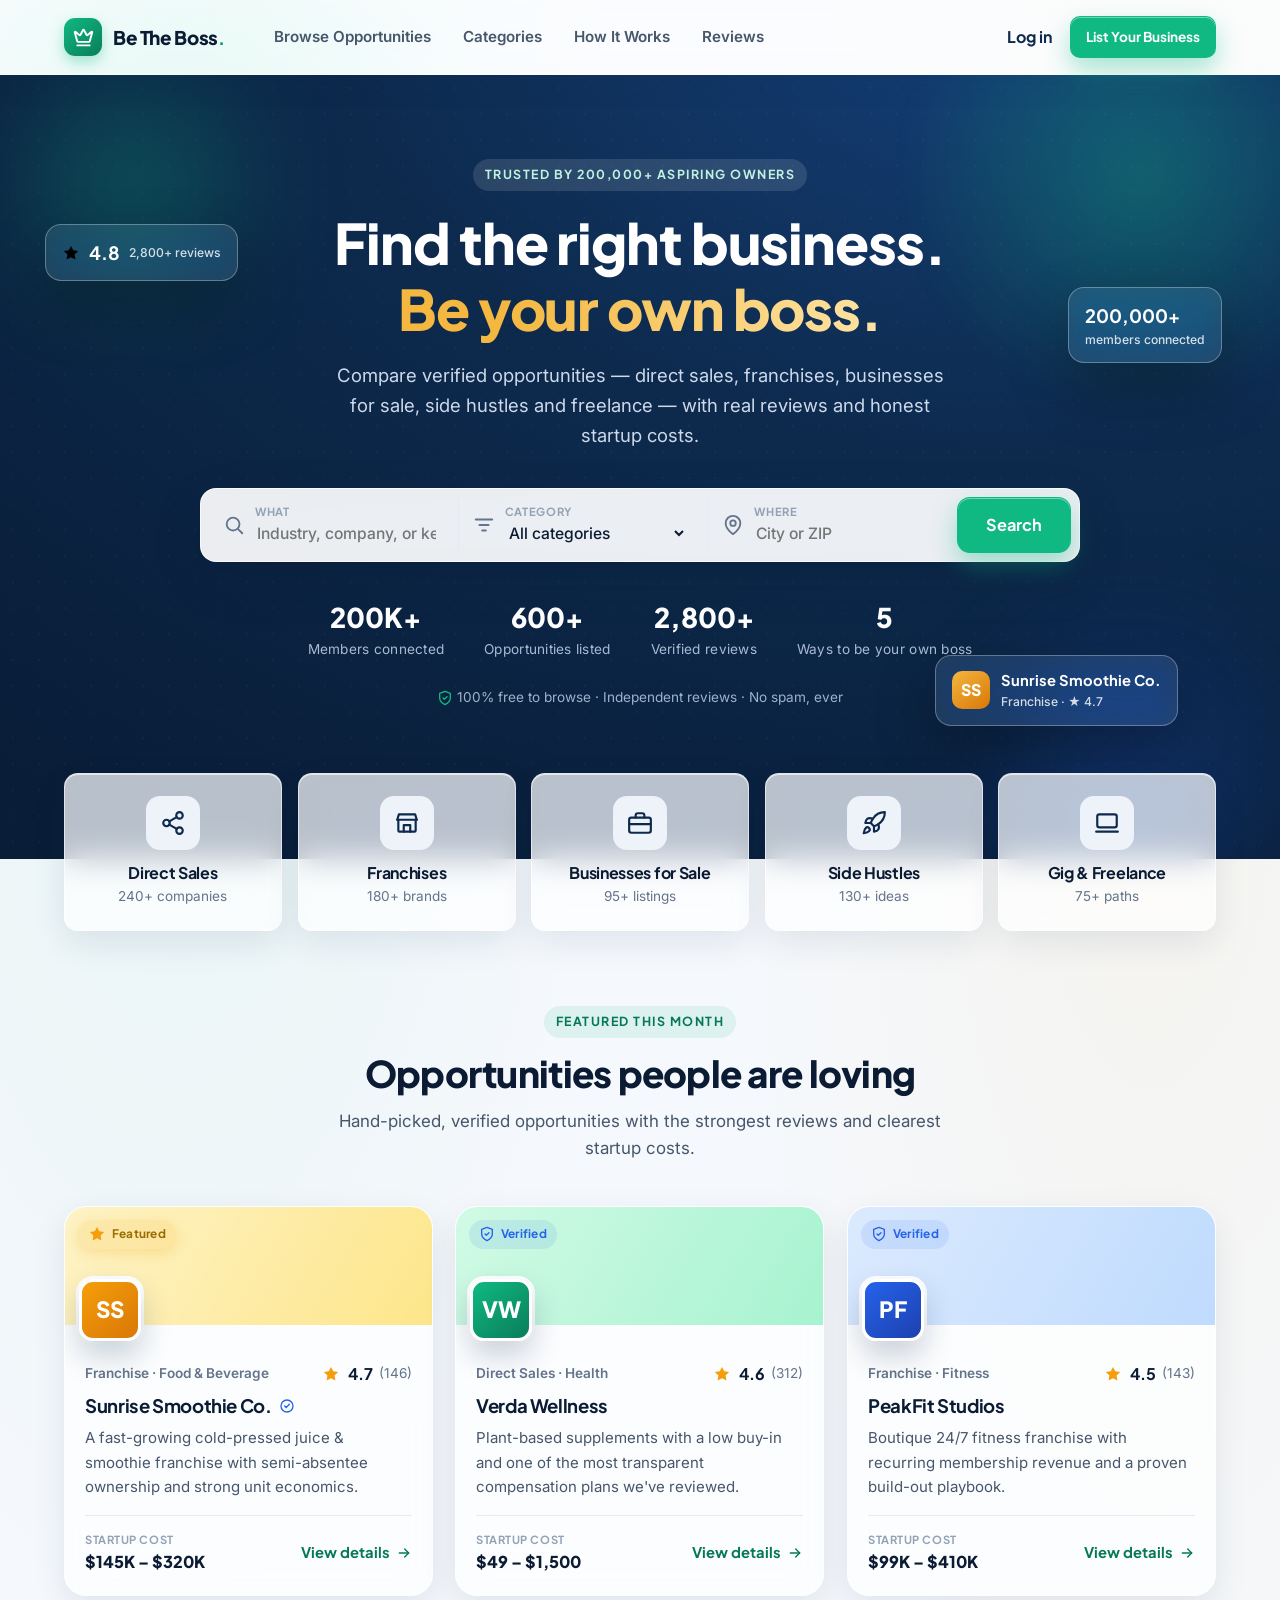
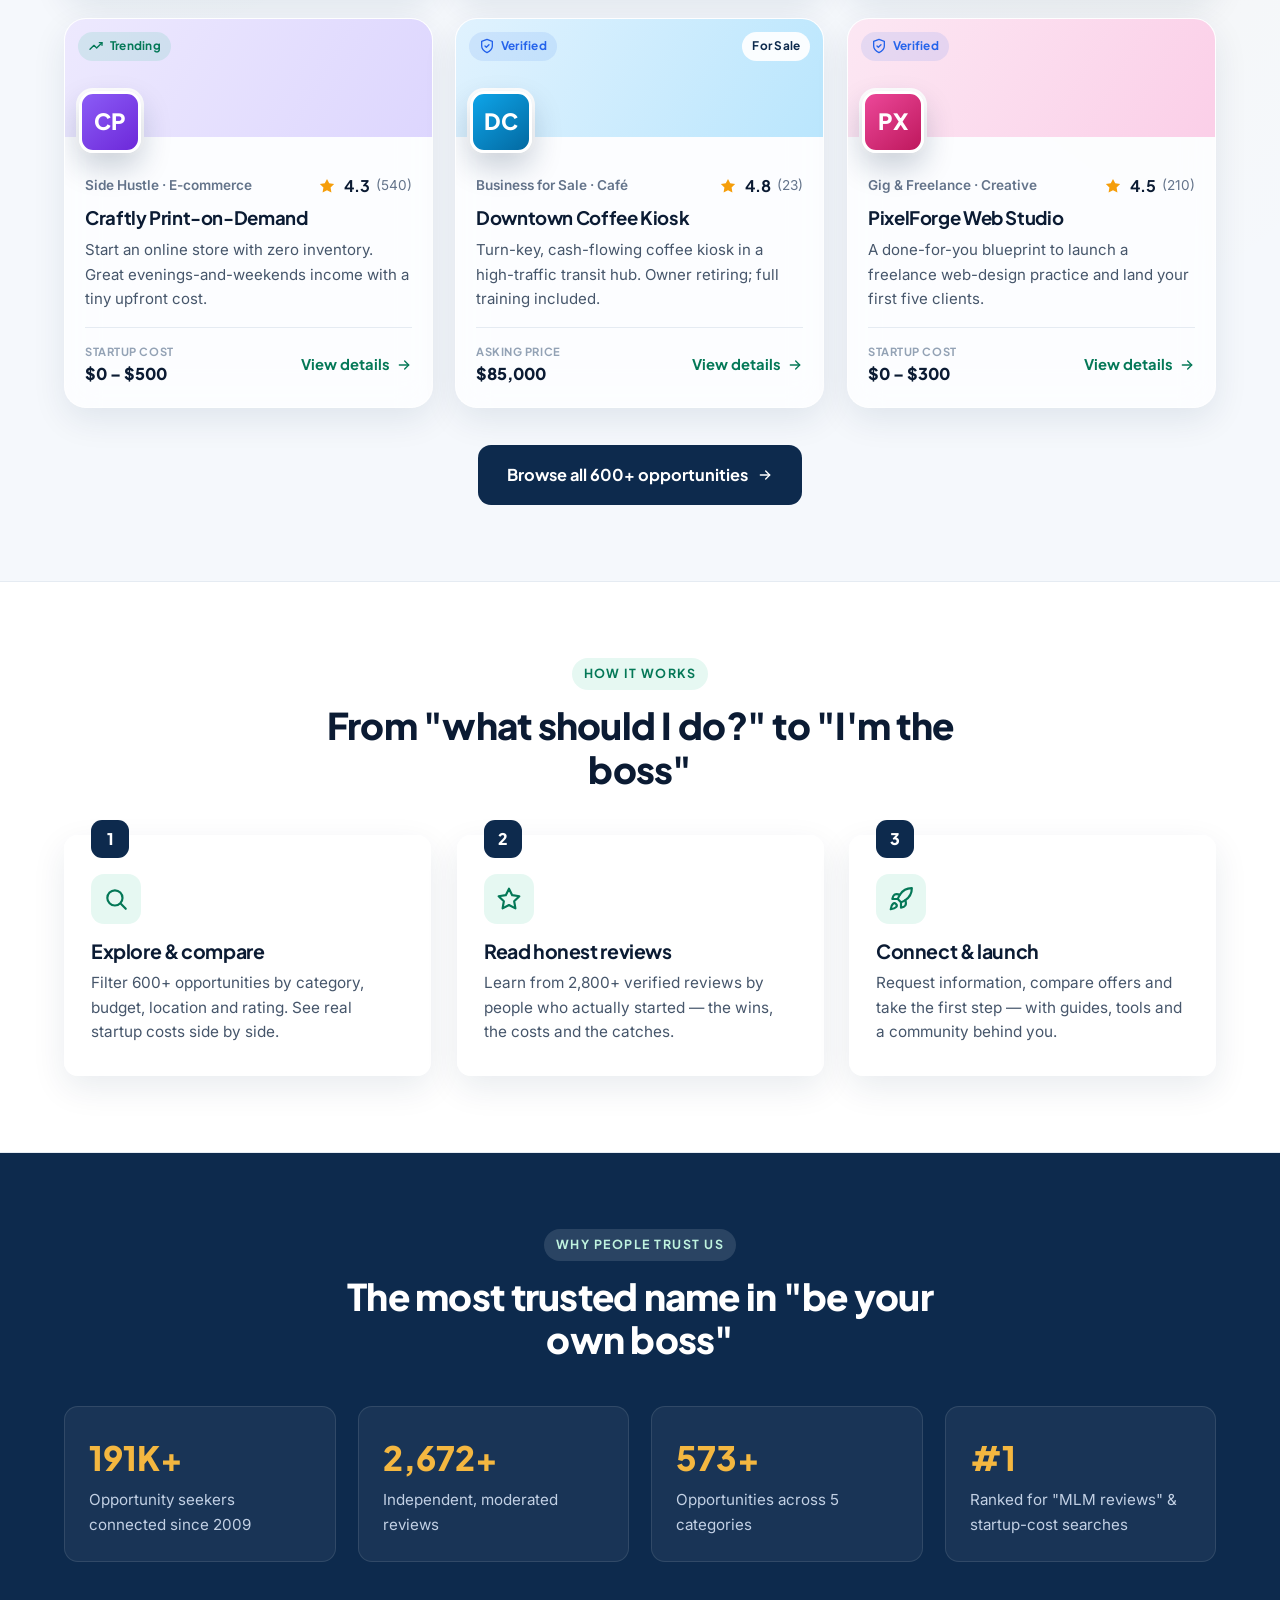
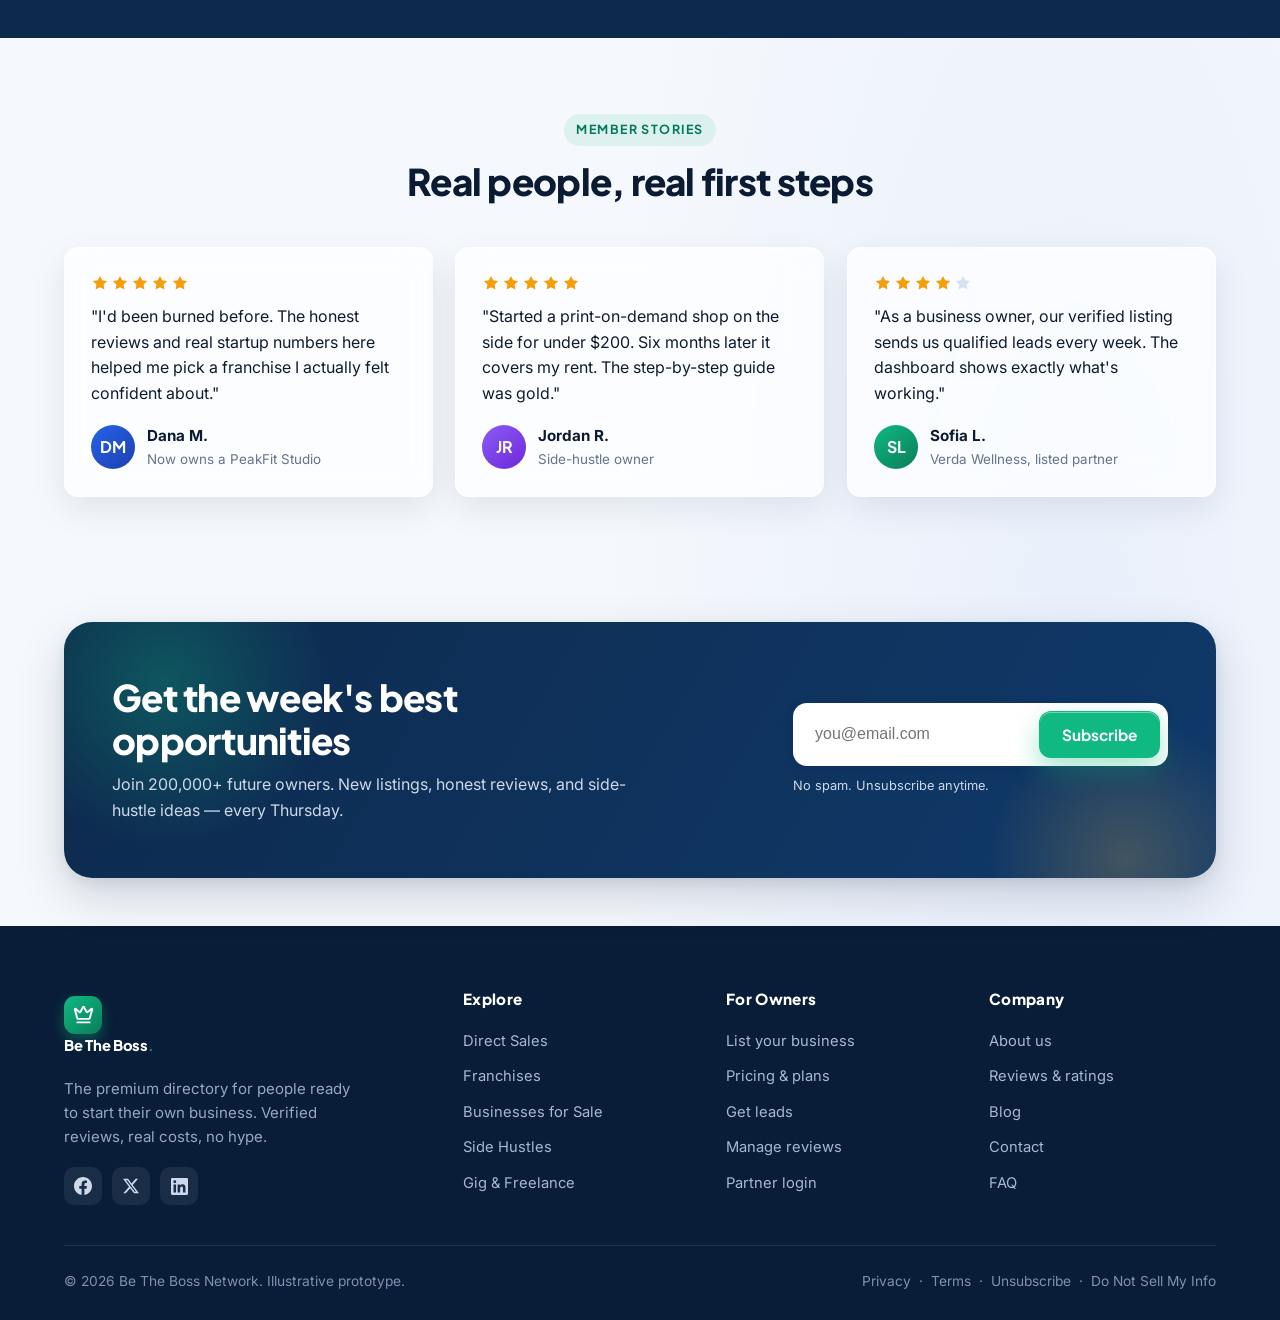
==== commit 31c22300: "Premium upgrade: glassmorphism, 3D tilt, floating-glass hero, animations Co-Authored-By: Claude Opus" ====
--- a/index.html
+++ b/index.html
@@ -48,6 +48,27 @@
 <!-- ============ HERO ============ -->
 <section class="hero">
   <div class="hero-glow"></div>
+  <div class="hero-orb orb-1"></div>
+  <div class="hero-orb orb-2"></div>
+  <div class="hero-float float-1" data-parallax="2.4">
+    <div style="display:flex;align-items:center;gap:9px">
+      <svg class="ff-star" viewBox="0 0 24 24"><path d="M12 2.5l2.95 5.98 6.6.96-4.77 4.65 1.13 6.57L12 17.55l-5.9 3.1 1.13-6.57L2.45 9.44l6.6-.96z"/></svg>
+      <b>4.8</b><span class="ff-sub">2,800+ reviews</span>
+    </div>
+  </div>
+  <div class="hero-float float-2" data-parallax="3.1">
+    <b>200,000+</b>
+    <div class="ff-sub">members connected</div>
+  </div>
+  <div class="hero-float float-3" data-parallax="1.8">
+    <div style="display:flex;align-items:center;gap:11px">
+      <span class="ff-logo">SS</span>
+      <div>
+        <div style="font-weight:700;font-size:.92rem">Sunrise Smoothie Co.</div>
+        <div class="ff-sub">Franchise · ★ 4.7</div>
+      </div>
+    </div>
+  </div>
   <div class="container">
     <div class="center"><span class="eyebrow">Trusted by 200,000+ aspiring owners</span></div>
     <h1>Find the right business.<br /><span class="accent">Be your own boss.</span></h1>
--- a/assets/styles.css
+++ b/assets/styles.css
@@ -509,3 +509,132 @@
 /* reveal on load */
 .reveal{opacity:0;transform:translateY(16px);transition:opacity .6s ease,transform .6s ease}
 .reveal.in{opacity:1;transform:none}
+
+/* ============================================================
+   AD PLACEMENTS (content pages — directory, company)
+   Positioned for revenue: top leaderboard, in-feed between
+   listings, sticky sidebar, end-of-content.
+   ============================================================ */
+.ad-slot{margin:22px 0}
+.ad-label{text-align:center;font-size:.66rem;letter-spacing:.14em;text-transform:uppercase;color:var(--faint);font-weight:700;font-family:var(--font-head);margin-bottom:6px}
+.ad-box{border:1px dashed var(--border-strong);border-radius:14px;background:repeating-linear-gradient(45deg,#fbfcfe,#fbfcfe 14px,#f4f7fb 14px,#f4f7fb 28px);min-height:250px;display:flex;flex-direction:column;align-items:center;justify-content:center;gap:6px;color:var(--subtle);text-align:center;padding:18px}
+.ad-box .gtag{display:inline-flex;align-items:center;gap:7px;font-family:var(--font-head);font-weight:700;color:var(--navy);font-size:.95rem}
+.ad-box .gtag .g{width:22px;height:22px}
+.ad-box small{color:var(--faint);font-size:.78rem}
+.ad-leaderboard .ad-box{min-height:100px}
+.ad-feed{grid-column:1 / -1}
+.ad-feed .ad-label{margin-top:2px}
+.ad-feed .ad-box{min-height:130px}
+.filters .ad-slot{margin:18px 0 0}
+.filters .ad-box{min-height:260px}
+
+/* ============================================================
+   TOP MEMBERS (free listing + paid premium placement)
+   ============================================================ */
+.members-head{display:flex;align-items:flex-start;justify-content:space-between;gap:12px;flex-wrap:wrap}
+.members-head .sub{color:var(--muted);font-size:.93rem;margin-top:4px}
+.tier-note{display:inline-flex;align-items:center;gap:6px;font-size:.74rem;font-weight:700;font-family:var(--font-head);color:#9a6b00;background:rgba(244,183,64,.16);padding:6px 11px;border-radius:999px;white-space:nowrap}
+.tier-note .star{width:13px;height:13px}
+.member-grid{display:flex;flex-direction:column;gap:11px;margin-top:16px}
+.member-card{display:flex;align-items:center;gap:14px;border:1px solid var(--border);border-radius:14px;padding:13px 15px;transition:box-shadow .15s,border-color .15s;background:#fff}
+.member-card:hover{box-shadow:var(--shadow);border-color:transparent}
+.member-card.premium{border-color:rgba(244,183,64,.6);background:linear-gradient(180deg,#fffdf5,#fff)}
+.member-rank{width:20px;text-align:center;font-family:var(--font-head);font-weight:800;color:var(--faint);flex:none}
+.member-card.premium .member-rank{color:var(--amber)}
+.member-avatar{width:50px;height:50px;border-radius:50%;display:grid;place-items:center;color:#fff;font-family:var(--font-head);font-weight:800;flex:none}
+.member-info{flex:1;min-width:0}
+.member-info .mname{font-family:var(--font-head);font-weight:700;color:var(--ink);display:flex;align-items:center;gap:8px;flex-wrap:wrap}
+.member-info .mmeta{color:var(--subtle);font-size:.84rem;margin-top:1px}
+.member-info .mmeta .ico{width:13px;height:13px;vertical-align:-2px;color:var(--faint)}
+.member-badge{display:inline-flex;align-items:center;gap:4px;font-size:.66rem;font-weight:800;font-family:var(--font-head);letter-spacing:.02em;padding:3px 8px;border-radius:999px;background:rgba(244,183,64,.22);color:#9a6b00}
+.member-badge .star{width:11px;height:11px}
+.member-cta{margin-top:18px;border:1.5px dashed var(--border-strong);border-radius:16px;padding:20px 22px;display:flex;align-items:center;justify-content:space-between;gap:16px;flex-wrap:wrap;background:var(--surface-2)}
+.member-cta .mc-text h4{font-family:var(--font-head);font-size:1.06rem;color:var(--ink)}
+.member-cta .mc-text p{color:var(--muted);font-size:.9rem;margin-top:3px}
+.member-cta .mc-actions{display:flex;gap:10px;flex-wrap:wrap}
+@media (max-width:560px){
+  .member-cta{flex-direction:column;align-items:flex-start}
+  .member-card .btn{padding:8px 12px}
+}
+
+/* ============================================================
+   PREMIUM LAYER — glassmorphism · 3D · motion
+   (appended; overrides base. Liquid-Glass direction.
+   Light-mode-safe glass; prefers-reduced-motion respected below.)
+   ============================================================ */
+
+/* --- Ambient animated background (gives glass something to refract) --- */
+body{
+  background:
+    radial-gradient(58% 48% at 14% 8%, rgba(16,185,129,.07), transparent 60%),
+    radial-gradient(54% 44% at 90% 16%, rgba(244,183,64,.07), transparent 60%),
+    radial-gradient(60% 55% at 84% 88%, rgba(37,99,235,.06), transparent 62%),
+    var(--bg);
+}
+body::before,body::after{content:"";position:fixed;border-radius:50%;filter:blur(80px);z-index:-1;pointer-events:none;opacity:.45}
+body::before{width:46vw;height:46vw;left:-9vw;top:-7vw;background:radial-gradient(circle,rgba(16,185,129,.55),transparent 65%);animation:float-a 24s ease-in-out infinite alternate}
+body::after{width:42vw;height:42vw;right:-7vw;top:34vh;background:radial-gradient(circle,rgba(244,183,64,.45),transparent 65%);animation:float-b 30s ease-in-out infinite alternate}
+@keyframes float-a{from{transform:translate3d(0,0,0) scale(1)}to{transform:translate3d(6vw,8vh,0) scale(1.14)}}
+@keyframes float-b{from{transform:translate3d(0,0,0) scale(1)}to{transform:translate3d(-7vw,-6vh,0) scale(1.1)}}
+
+/* --- Glass navbar --- */
+.nav{background:rgba(255,255,255,.62);backdrop-filter:blur(20px) saturate(160%);-webkit-backdrop-filter:blur(20px) saturate(160%);border-bottom:1px solid rgba(255,255,255,.55);box-shadow:0 6px 34px rgba(13,42,77,.07)}
+
+/* --- Glass surfaces (kept ≥0.7 opaque for readable text) --- */
+.opp-card,.cat-card,.testi,.step,.card,.lead-card,.results-card,.filters,.tabbar{
+  background:rgba(255,255,255,.72)!important;
+  backdrop-filter:blur(16px) saturate(150%);
+  -webkit-backdrop-filter:blur(16px) saturate(150%);
+  border:1px solid rgba(255,255,255,.6);
+  box-shadow:0 12px 34px rgba(13,42,77,.09), inset 0 1px 0 rgba(255,255,255,.65);
+}
+.opp-card,.cat-card,.testi,.step{will-change:transform;transform-style:preserve-3d;transition:transform .4s cubic-bezier(.2,.7,.2,1),box-shadow .4s ease,border-color .3s ease}
+.opp-card:hover,.cat-card:hover,.testi:hover,.step:hover{
+  transform:translateY(-6px);
+  box-shadow:0 30px 70px rgba(13,42,77,.20), 0 0 0 1px rgba(16,185,129,.25), inset 0 1px 0 rgba(255,255,255,.85);
+  border-color:rgba(16,185,129,.35);
+}
+
+/* --- Premium buttons: glow + sheen sweep --- */
+.btn-primary{position:relative;overflow:hidden;box-shadow:0 12px 26px rgba(16,185,129,.36), inset 0 1px 0 rgba(255,255,255,.4)}
+.btn-primary::after{content:"";position:absolute;top:0;left:0;width:100%;height:100%;background:linear-gradient(115deg,transparent 30%,rgba(255,255,255,.45),transparent 70%);transform:translateX(-130%)}
+.btn-primary:hover::after{animation:sheen .85s ease}
+@keyframes sheen{to{transform:translateX(130%)}}
+
+/* --- HERO: shimmer headline, glass search, floating glass, orbs --- */
+.hero h1 .accent{background:linear-gradient(100deg,var(--gold) 10%,#ffe9b0 50%,var(--gold) 90%);background-size:220% auto;-webkit-background-clip:text;background-clip:text;color:transparent;animation:shimmer 7s linear infinite}
+@keyframes shimmer{to{background-position:220% center}}
+.search{background:rgba(255,255,255,.92);backdrop-filter:blur(20px) saturate(160%);-webkit-backdrop-filter:blur(20px) saturate(160%);border:1px solid rgba(255,255,255,.7)}
+.hero-orb{position:absolute;border-radius:50%;filter:blur(55px);pointer-events:none;z-index:1;opacity:.5}
+.hero-orb.orb-1{width:320px;height:320px;background:radial-gradient(circle,rgba(16,185,129,.75),transparent 65%);top:-50px;left:-30px;animation:floaty 16s ease-in-out infinite}
+.hero-orb.orb-2{width:380px;height:380px;background:radial-gradient(circle,rgba(37,99,235,.6),transparent 65%);bottom:-110px;right:-40px;animation:floaty 21s ease-in-out infinite reverse}
+.hero-float{position:absolute;z-index:1;border-radius:16px;background:rgba(255,255,255,.1);backdrop-filter:blur(14px) saturate(150%);-webkit-backdrop-filter:blur(14px) saturate(150%);border:1px solid rgba(255,255,255,.3);box-shadow:0 26px 60px rgba(0,0,0,.3);color:#fff;padding:13px 16px;font-family:var(--font-head)}
+.hero-float .ff-star{color:var(--gold);width:18px;height:18px;vertical-align:-3px}
+.hero-float b{font-size:1.15rem}
+.hero-float .ff-sub{opacity:.82;font-weight:500;font-size:.76rem;font-family:var(--font-body)}
+.hero-float .ff-logo{width:38px;height:38px;border-radius:10px;display:grid;place-items:center;font-weight:800;color:#fff;background:linear-gradient(140deg,var(--gold),#d97706)}
+.float-1{top:19%;left:3.5%;animation:floaty 9s ease-in-out infinite}
+.float-2{top:27%;right:4.5%;animation:floaty 11s ease-in-out infinite reverse}
+.float-3{bottom:17%;right:8%;animation:floaty 10.5s ease-in-out infinite}
+@keyframes floaty{0%,100%{transform:translateY(0) rotate(-1.2deg)}50%{transform:translateY(-16px) rotate(1.2deg)}}
+@media (max-width:960px){.hero-float{display:none}}
+
+/* --- Reveal polish + stagger --- */
+.reveal{transition:opacity .7s ease,transform .7s cubic-bezier(.2,.7,.2,1)}
+.opp-grid .reveal:nth-child(2),.cat-grid .reveal:nth-child(2),.testi-grid .reveal:nth-child(2),.steps .reveal:nth-child(2){transition-delay:.08s}
+.opp-grid .reveal:nth-child(3),.cat-grid .reveal:nth-child(3),.testi-grid .reveal:nth-child(3),.steps .reveal:nth-child(3){transition-delay:.16s}
+.opp-grid .reveal:nth-child(4),.cat-grid .reveal:nth-child(4){transition-delay:.24s}
+.opp-grid .reveal:nth-child(5),.cat-grid .reveal:nth-child(5){transition-delay:.32s}
+.opp-grid .reveal:nth-child(6),.cat-grid .reveal:nth-child(6){transition-delay:.40s}
+
+/* --- Extra depth touches --- */
+.cat-card .cat-ico{transition:transform .35s cubic-bezier(.2,.7,.2,1),background .2s,color .2s}
+.cat-card:hover .cat-ico{transform:translateY(-3px) scale(1.08) rotate(-4deg)}
+.opp-logo,.co-logo{box-shadow:0 14px 30px rgba(13,42,77,.22),0 0 0 3px #fff}
+.badge-featured,.member-badge{box-shadow:0 4px 14px rgba(244,183,64,.35)}
+
+/* --- Respect reduced motion (in addition to the global block above) --- */
+@media (prefers-reduced-motion:reduce){
+  body::before,body::after,.hero-orb,.hero-float,.hero h1 .accent{animation:none!important}
+  .btn-primary:hover::after{animation:none!important}
+}
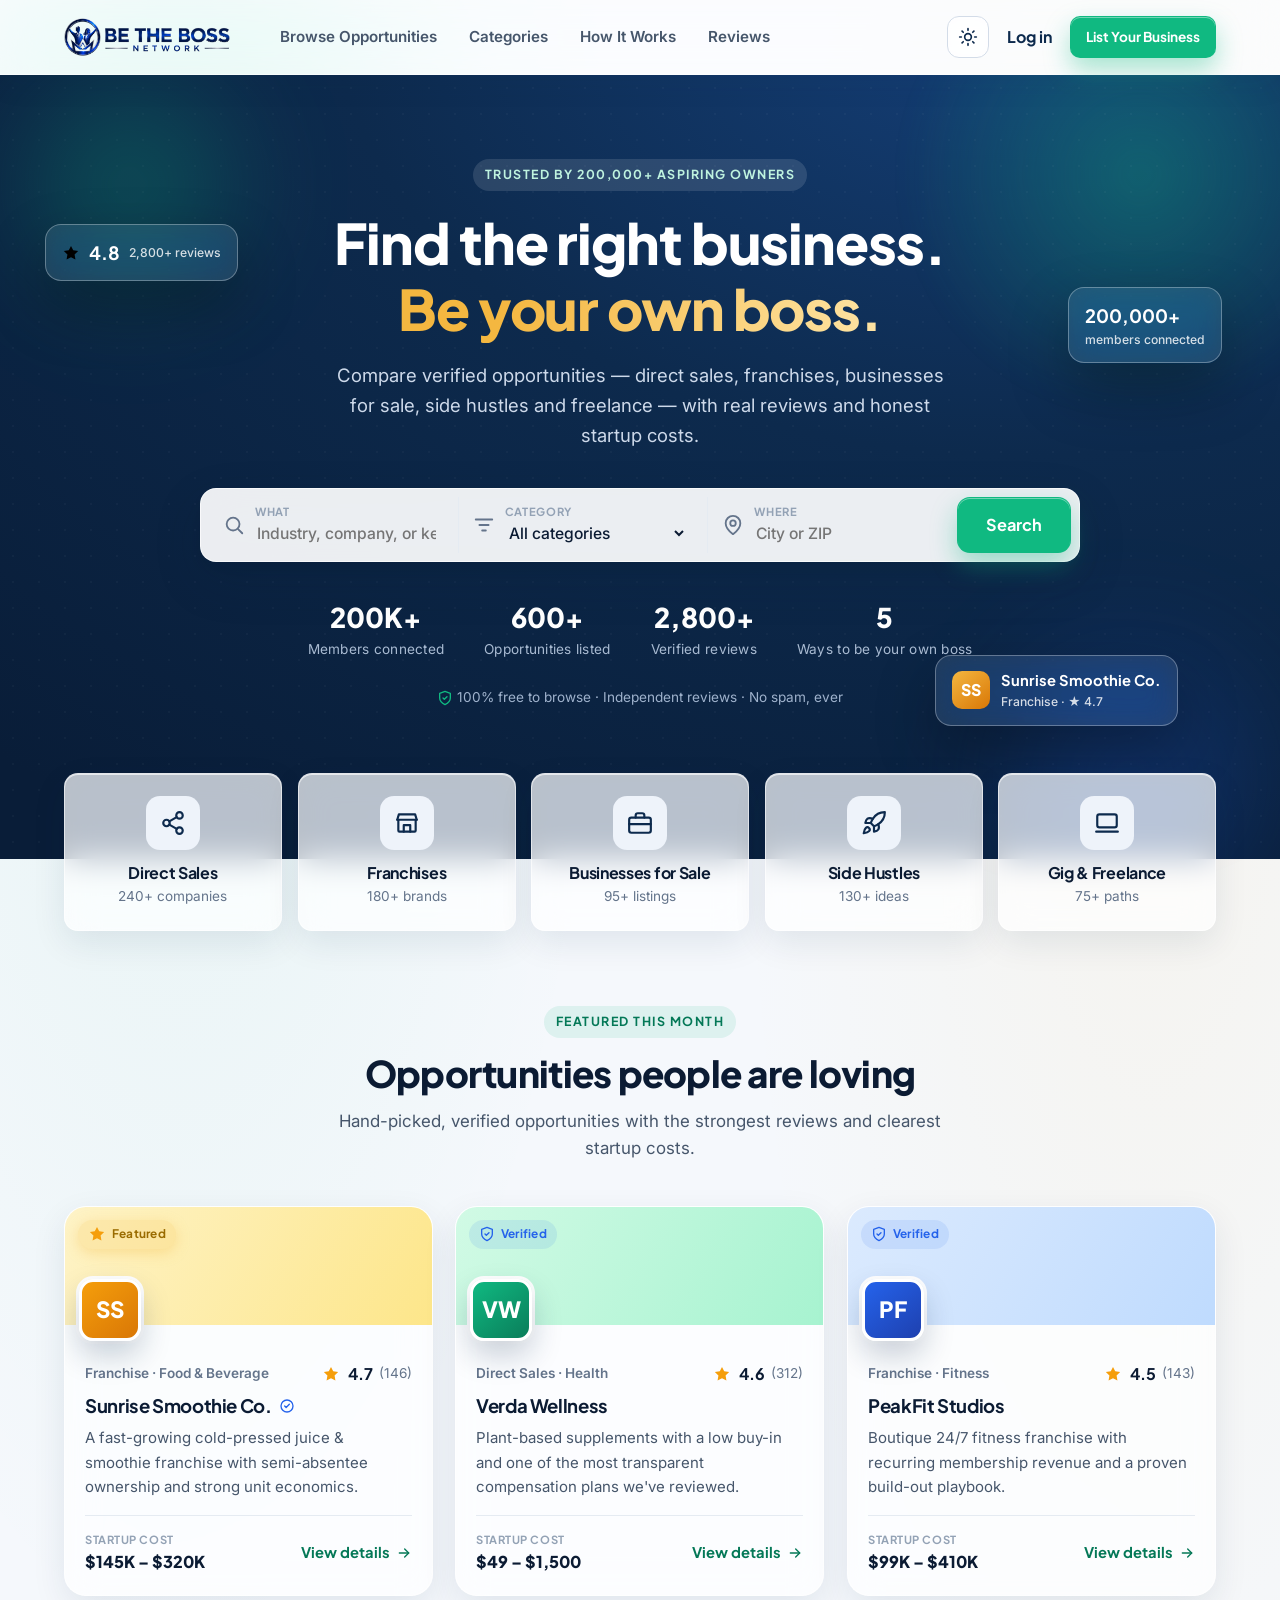
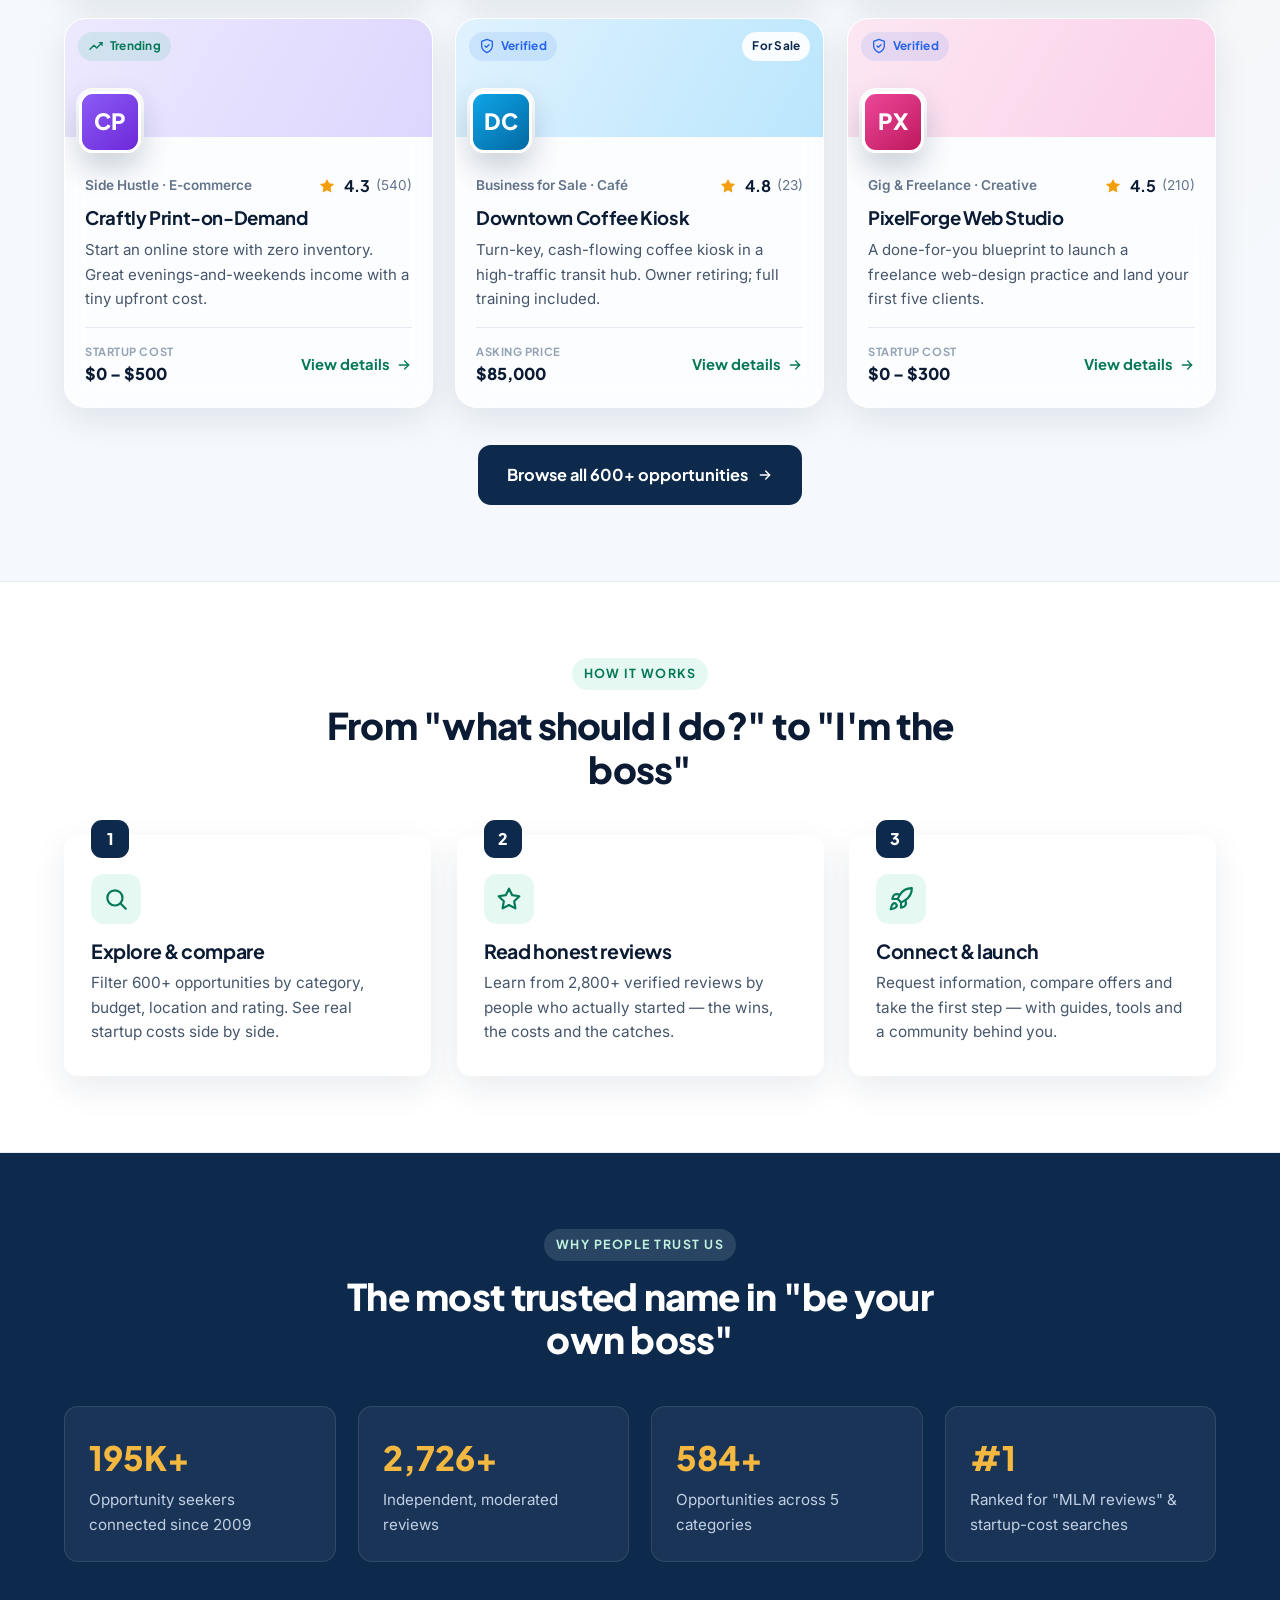
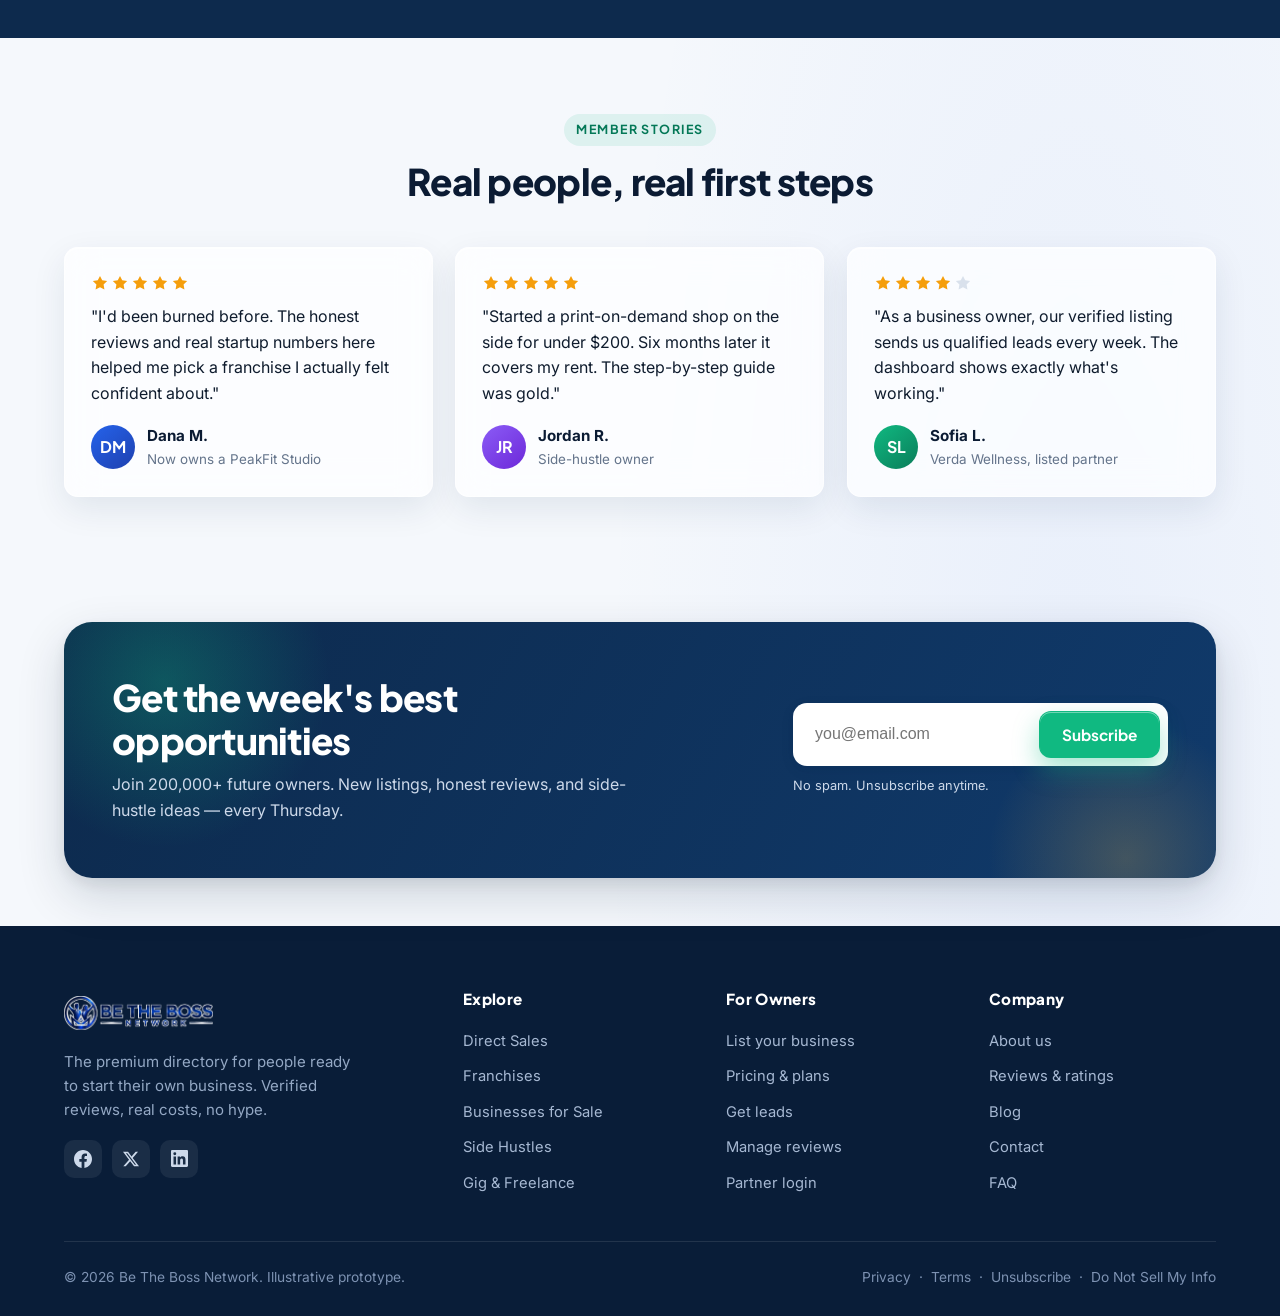
==== commit 45dcd71a: "Real logo/favicons, dark luxury theme + toggle, glass funnel screens Co-Authored-By: Claude Opus 4.8" ====
--- a/index.html
+++ b/index.html
@@ -3,6 +3,10 @@
 <head>
 <meta charset="UTF-8" />
 <meta name="viewport" content="width=device-width, initial-scale=1" />
+<link rel="icon" href="assets/brand/favicon.ico" sizes="any" />
+<link rel="icon" type="image/svg+xml" href="assets/brand/be-the-boss-favicon-256.svg" />
+<link rel="apple-touch-icon" href="assets/brand/be-the-boss-favicon-256.png" />
+<script>try{var t=localStorage.getItem('btbn-theme')||((window.matchMedia&&matchMedia('(prefers-color-scheme: dark)').matches)?'dark':'light');document.documentElement.setAttribute('data-theme',t);}catch(e){}</script>
 <title>Be The Boss Network — Find Your Business. Be Your Own Boss.</title>
 <meta name="description" content="The premium directory for people ready to start their own business — direct sales, franchises, businesses for sale, side hustles and freelance opportunities. Verified reviews, real startup costs." />
 <link rel="preconnect" href="https://fonts.googleapis.com" />
@@ -18,8 +22,8 @@
 <header class="nav">
   <div class="container nav-inner">
     <a class="brand" href="index.html">
-      <span class="brand-mark"><svg class="ico" viewBox="0 0 24 24"><path d="M11.562 3.266a.5.5 0 0 1 .876 0L15.39 8.87a1 1 0 0 0 1.516.294L21.183 5.5a.5.5 0 0 1 .798.519l-2.834 10.246a1 1 0 0 1-.956.734H5.81a1 1 0 0 1-.957-.734L2.02 6.02a.5.5 0 0 1 .798-.52l4.276 3.664a1 1 0 0 0 1.516-.294z"/><path d="M5 21h14"/></svg></span>
-      <span>Be The Boss<b>.</b></span>
+      <img class="brand-logo on-light" src="assets/brand/be-the-boss-nav-light-transparent.webp" alt="Be The Boss Network" />
+      <img class="brand-logo on-dark" src="assets/brand/be-the-boss-nav-dark-transparent.webp" alt="Be The Boss Network" />
     </a>
     <nav class="nav-links">
       <a href="directory.html">Browse Opportunities</a>
@@ -28,6 +32,7 @@
       <a href="company.html">Reviews</a>
     </nav>
     <div class="nav-actions">
+      <button class="theme-toggle" aria-label="Toggle dark mode" title="Toggle dark mode"><svg class="ico sun" viewBox="0 0 24 24"><circle cx="12" cy="12" r="4"/><path d="M12 2v2M12 20v2M4.9 4.9l1.4 1.4M17.7 17.7l1.4 1.4M2 12h2M20 12h2M4.9 19.1l1.4-1.4M17.7 6.3l1.4-1.4"/></svg><svg class="ico moon" viewBox="0 0 24 24"><path d="M21 12.8A9 9 0 1 1 11.2 3 7 7 0 0 0 21 12.8z"/></svg></button>
       <a class="login" href="#">Log in</a>
       <a class="btn btn-primary btn-sm" href="#">List Your Business</a>
     </div>
@@ -351,10 +356,7 @@
   <div class="container">
     <div class="footer-top">
       <div class="footer-col">
-        <a class="brand" href="index.html">
-          <span class="brand-mark"><svg class="ico" viewBox="0 0 24 24"><path d="M11.562 3.266a.5.5 0 0 1 .876 0L15.39 8.87a1 1 0 0 0 1.516.294L21.183 5.5a.5.5 0 0 1 .798.519l-2.834 10.246a1 1 0 0 1-.956.734H5.81a1 1 0 0 1-.957-.734L2.02 6.02a.5.5 0 0 1 .798-.52l4.276 3.664a1 1 0 0 0 1.516-.294z"/><path d="M5 21h14"/></svg></span>
-          <span>Be The Boss<b>.</b></span>
-        </a>
+        <a class="brand" href="index.html"><img class="brand-logo on-dark" src="assets/brand/be-the-boss-nav-dark-transparent.webp" alt="Be The Boss Network" /></a>
         <p>The premium directory for people ready to start their own business. Verified reviews, real costs, no hype.</p>
         <div class="footer-soc">
           <a href="#" aria-label="Facebook"><svg viewBox="0 0 24 24" width="18" height="18" style="fill:currentColor"><path d="M24 12.07C24 5.4 18.63 0 12 0S0 5.4 0 12.07c0 6.03 4.39 11.03 10.13 11.93v-8.44H7.08v-3.49h3.05V9.41c0-3.02 1.79-4.69 4.53-4.69 1.31 0 2.68.24 2.68.24v2.97h-1.51c-1.49 0-1.96.93-1.96 1.89v2.25h3.33l-.53 3.49h-2.8v8.44C19.61 23.1 24 18.1 24 12.07z"/></svg></a>
--- a/assets/styles.css
+++ b/assets/styles.css
@@ -638,3 +638,89 @@
   body::before,body::after,.hero-orb,.hero-float,.hero h1 .accent{animation:none!important}
   .btn-primary:hover::after{animation:none!important}
 }
+
+/* ============================================================
+   BRAND LOGO · THEME TOGGLE · DARK "LUXURY" VARIANT
+   ============================================================ */
+.brand-logo{height:38px;width:auto;display:block}
+.brand-logo.on-dark{display:none}
+[data-theme="dark"] .brand-logo.on-light{display:none}
+[data-theme="dark"] .brand-logo.on-dark{display:block}
+.footer .brand-logo{height:34px;display:block}      /* footer logo (on-dark) always visible on dark footer */
+.funnel-brand .brand-logo{display:block}
+
+.theme-toggle{width:42px;height:42px;border-radius:12px;border:1px solid var(--border-strong);background:rgba(255,255,255,.5);backdrop-filter:blur(8px);-webkit-backdrop-filter:blur(8px);display:inline-flex;align-items:center;justify-content:center;color:var(--navy);cursor:pointer;transition:background .2s,color .2s,border-color .2s,transform .15s}
+.theme-toggle:hover{border-color:var(--navy);transform:translateY(-1px)}
+.theme-toggle:active{transform:translateY(0)}
+.theme-toggle .ico{width:20px;height:20px}
+.theme-toggle .moon{display:none}
+[data-theme="dark"] .theme-toggle{background:rgba(255,255,255,.06);border-color:rgba(255,255,255,.18);color:var(--gold)}
+[data-theme="dark"] .theme-toggle .sun{display:none}
+[data-theme="dark"] .theme-toggle .moon{display:block}
+
+/* ---------- DARK LUXURY THEME (data-theme="dark" on <html>) ---------- */
+[data-theme="dark"]{
+  --ink:#ffffff; --navy:#0b1426; --navy-700:#13213c; --navy-900:#05090f;
+  --bg:#070c18; --surface:#0e1626; --surface-2:#0b1322;
+  --text:#e9eefb; --muted:#b3c0db; --subtle:#8a99b8; --faint:#64748f;
+  --border:rgba(255,255,255,.10); --border-strong:rgba(255,255,255,.18);
+  --shadow-sm:0 2px 10px rgba(0,0,0,.45); --shadow:0 10px 30px rgba(0,0,0,.5); --shadow-lg:0 26px 64px rgba(0,0,0,.62);
+}
+[data-theme="dark"] body{
+  background:
+    radial-gradient(58% 48% at 14% 8%, rgba(16,185,129,.12), transparent 60%),
+    radial-gradient(54% 44% at 90% 16%, rgba(244,183,64,.11), transparent 60%),
+    radial-gradient(60% 55% at 84% 88%, rgba(37,99,235,.12), transparent 62%),
+    var(--bg);
+  color:var(--text);
+}
+[data-theme="dark"] body::before{opacity:.6}
+[data-theme="dark"] body::after{opacity:.5}
+[data-theme="dark"] h1,[data-theme="dark"] h2,[data-theme="dark"] h3,[data-theme="dark"] h4,[data-theme="dark"] h5{color:#fff}
+[data-theme="dark"] .nav{background:rgba(10,16,28,.6);border-bottom:1px solid rgba(255,255,255,.08);box-shadow:0 8px 38px rgba(0,0,0,.55)}
+[data-theme="dark"] .nav-links a{color:var(--muted)}
+[data-theme="dark"] .nav-links a:hover,[data-theme="dark"] .nav-links a.active{color:#fff;background:rgba(255,255,255,.07)}
+[data-theme="dark"] .nav-actions .login{color:#e3eaf8}
+[data-theme="dark"] .nav-toggle{color:#e3eaf8;border-color:rgba(255,255,255,.18)}
+[data-theme="dark"] .nav-mobile{background:#0b1322;border-color:rgba(255,255,255,.08)}
+[data-theme="dark"] .nav-mobile a{color:var(--muted)}
+
+/* glass surfaces in dark */
+[data-theme="dark"] .opp-card,[data-theme="dark"] .cat-card,[data-theme="dark"] .testi,[data-theme="dark"] .step,[data-theme="dark"] .card,[data-theme="dark"] .lead-card,[data-theme="dark"] .results-card,[data-theme="dark"] .filters,[data-theme="dark"] .tabbar,[data-theme="dark"] .member-card{
+  background:rgba(255,255,255,.045)!important;
+  border:1px solid rgba(255,255,255,.10);
+  box-shadow:0 22px 54px rgba(0,0,0,.5), inset 0 1px 0 rgba(255,255,255,.07);
+}
+[data-theme="dark"] .opp-card:hover,[data-theme="dark"] .cat-card:hover,[data-theme="dark"] .testi:hover,[data-theme="dark"] .step:hover{
+  box-shadow:0 36px 84px rgba(0,0,0,.62), 0 0 0 1px rgba(244,183,64,.4), inset 0 1px 0 rgba(255,255,255,.12);
+  border-color:rgba(244,183,64,.45);
+}
+[data-theme="dark"] .cat-ico{background:rgba(255,255,255,.06);color:#cfe0ff}
+[data-theme="dark"] .step .step-ico{background:rgba(16,185,129,.16);color:#5eead4}
+[data-theme="dark"] .tabbar a{color:var(--muted)}
+[data-theme="dark"] .tabbar a.active{background:var(--gold);color:#1a1205}
+
+/* controls / inputs / chips / ads in dark */
+[data-theme="dark"] .btn-ghost{background:rgba(255,255,255,.05);color:#eef3ff;border-color:rgba(255,255,255,.18)}
+[data-theme="dark"] .btn-ghost:hover{background:rgba(255,255,255,.10);border-color:rgba(255,255,255,.32)}
+[data-theme="dark"] .btn-dark{background:rgba(255,255,255,.08);color:#fff;border:1px solid rgba(255,255,255,.16)}
+[data-theme="dark"] .search{background:rgba(20,28,46,.86);border-color:rgba(255,255,255,.14)}
+[data-theme="dark"] .search .field input,[data-theme="dark"] .search .field select{color:#fff}
+[data-theme="dark"] .search .field+.field{border-color:rgba(255,255,255,.1)}
+[data-theme="dark"] .sort select,[data-theme="dark"] .range-row input,[data-theme="dark"] .lead-form input,[data-theme="dark"] .lead-form select,[data-theme="dark"] .lead-form textarea,[data-theme="dark"] .news-form input,[data-theme="dark"] .dir-search input{background:rgba(255,255,255,.06);color:#fff;border-color:rgba(255,255,255,.16)}
+[data-theme="dark"] .chip{background:rgba(255,255,255,.05);border-color:var(--border);color:var(--muted)}
+[data-theme="dark"] .check{color:var(--muted)}
+[data-theme="dark"] .active-filters .chip{background:rgba(244,183,64,.14);color:#f4d58a}
+[data-theme="dark"] .pagination a{background:rgba(255,255,255,.05);border-color:var(--border);color:var(--muted)}
+[data-theme="dark"] .pagination a.active{background:var(--gold);color:#1a1205;border-color:var(--gold)}
+[data-theme="dark"] .ad-box{background:rgba(255,255,255,.03);border-color:rgba(255,255,255,.14)}
+[data-theme="dark"] .ad-box .gtag{color:#cfe0ff}
+[data-theme="dark"] .bar,[data-theme="dark"] .rev-bar .track{background:rgba(255,255,255,.08)}
+[data-theme="dark"] .trust-ring .inner{background:var(--surface);color:#fff}
+[data-theme="dark"] .member-cta,[data-theme="dark"] .config-note,[data-theme="dark"] .proto-note{background:rgba(255,255,255,.03);border-color:var(--border-strong)}
+[data-theme="dark"] .config-note,[data-theme="dark"] .proto-note{background:rgba(244,183,64,.10);border-color:rgba(244,183,64,.3);color:#f4d58a}
+
+/* luxury gold accents in dark */
+[data-theme="dark"] .link-arrow{color:var(--gold)}
+[data-theme="dark"] .eyebrow{background:rgba(244,183,64,.14);color:#f4d58a}
+[data-theme="dark"] .opp-logo,[data-theme="dark"] .co-logo{box-shadow:0 14px 30px rgba(0,0,0,.5),0 0 0 3px rgba(255,255,255,.12)}
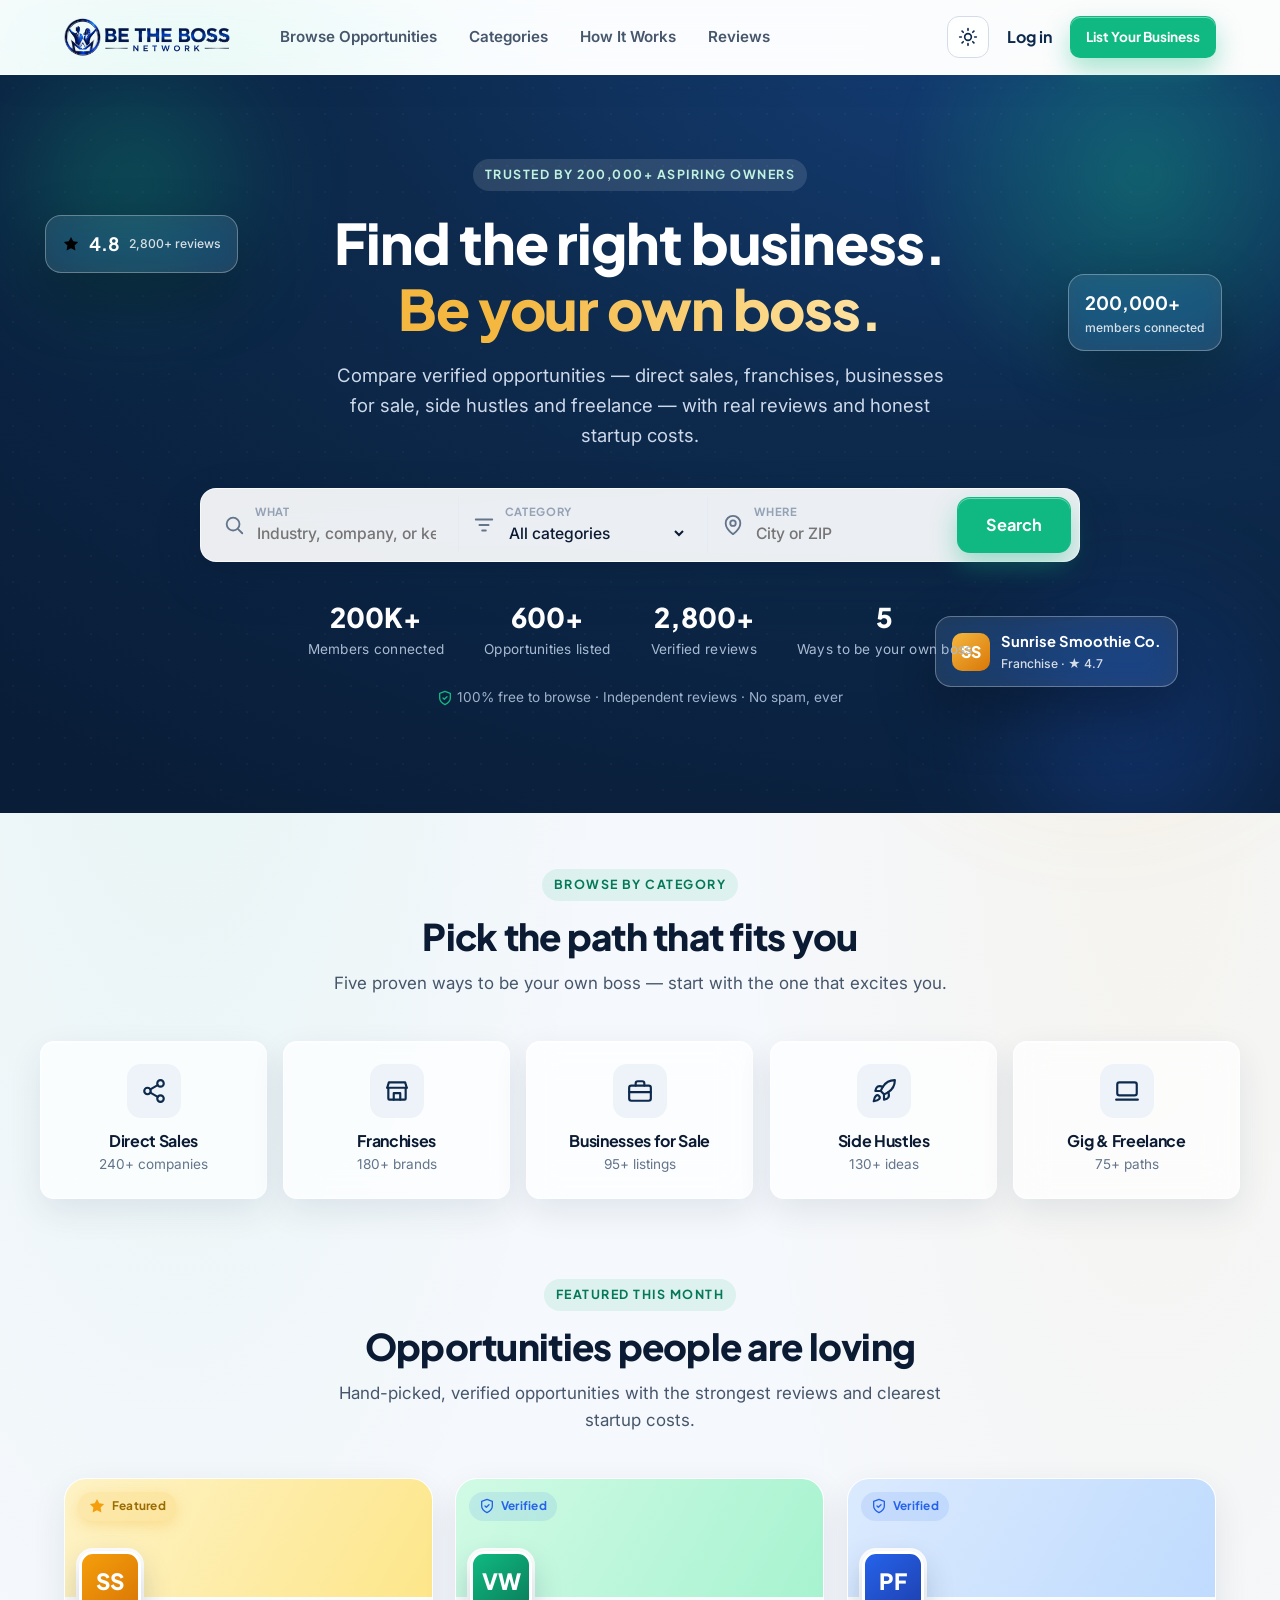
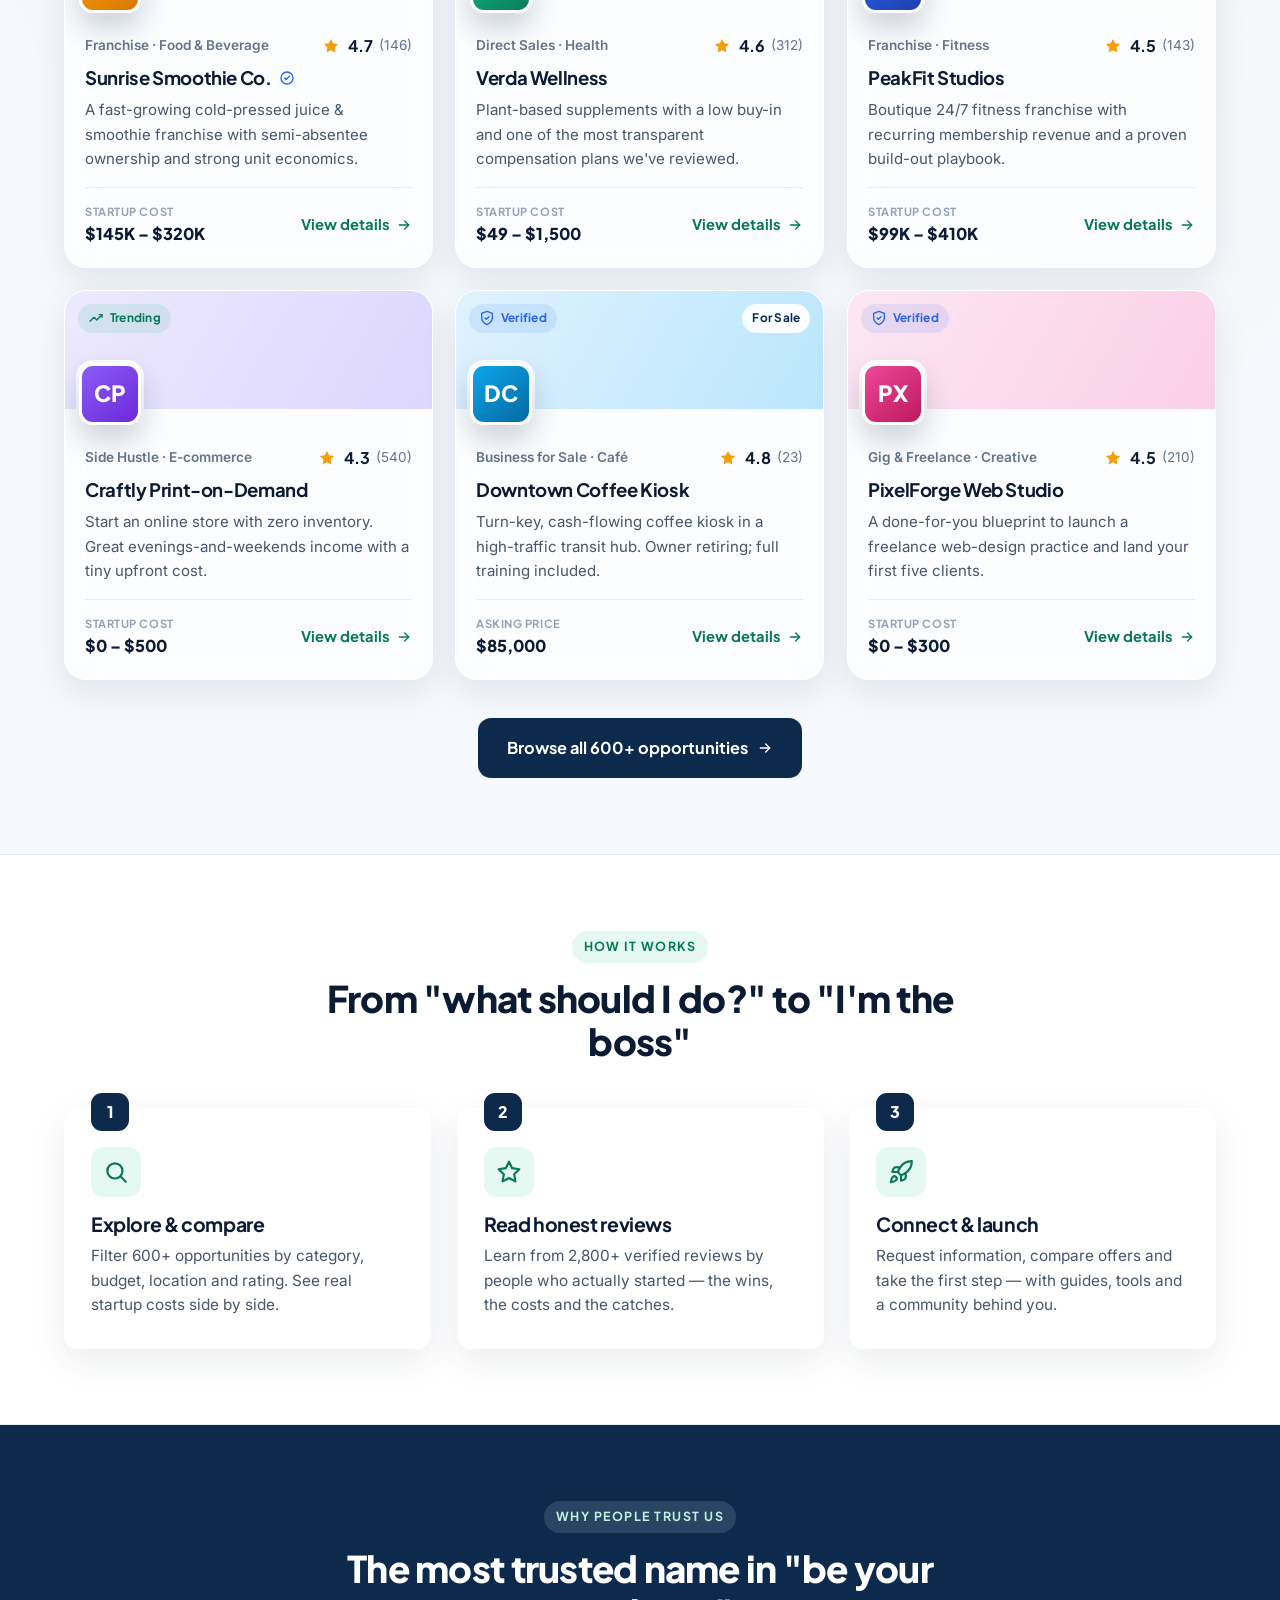
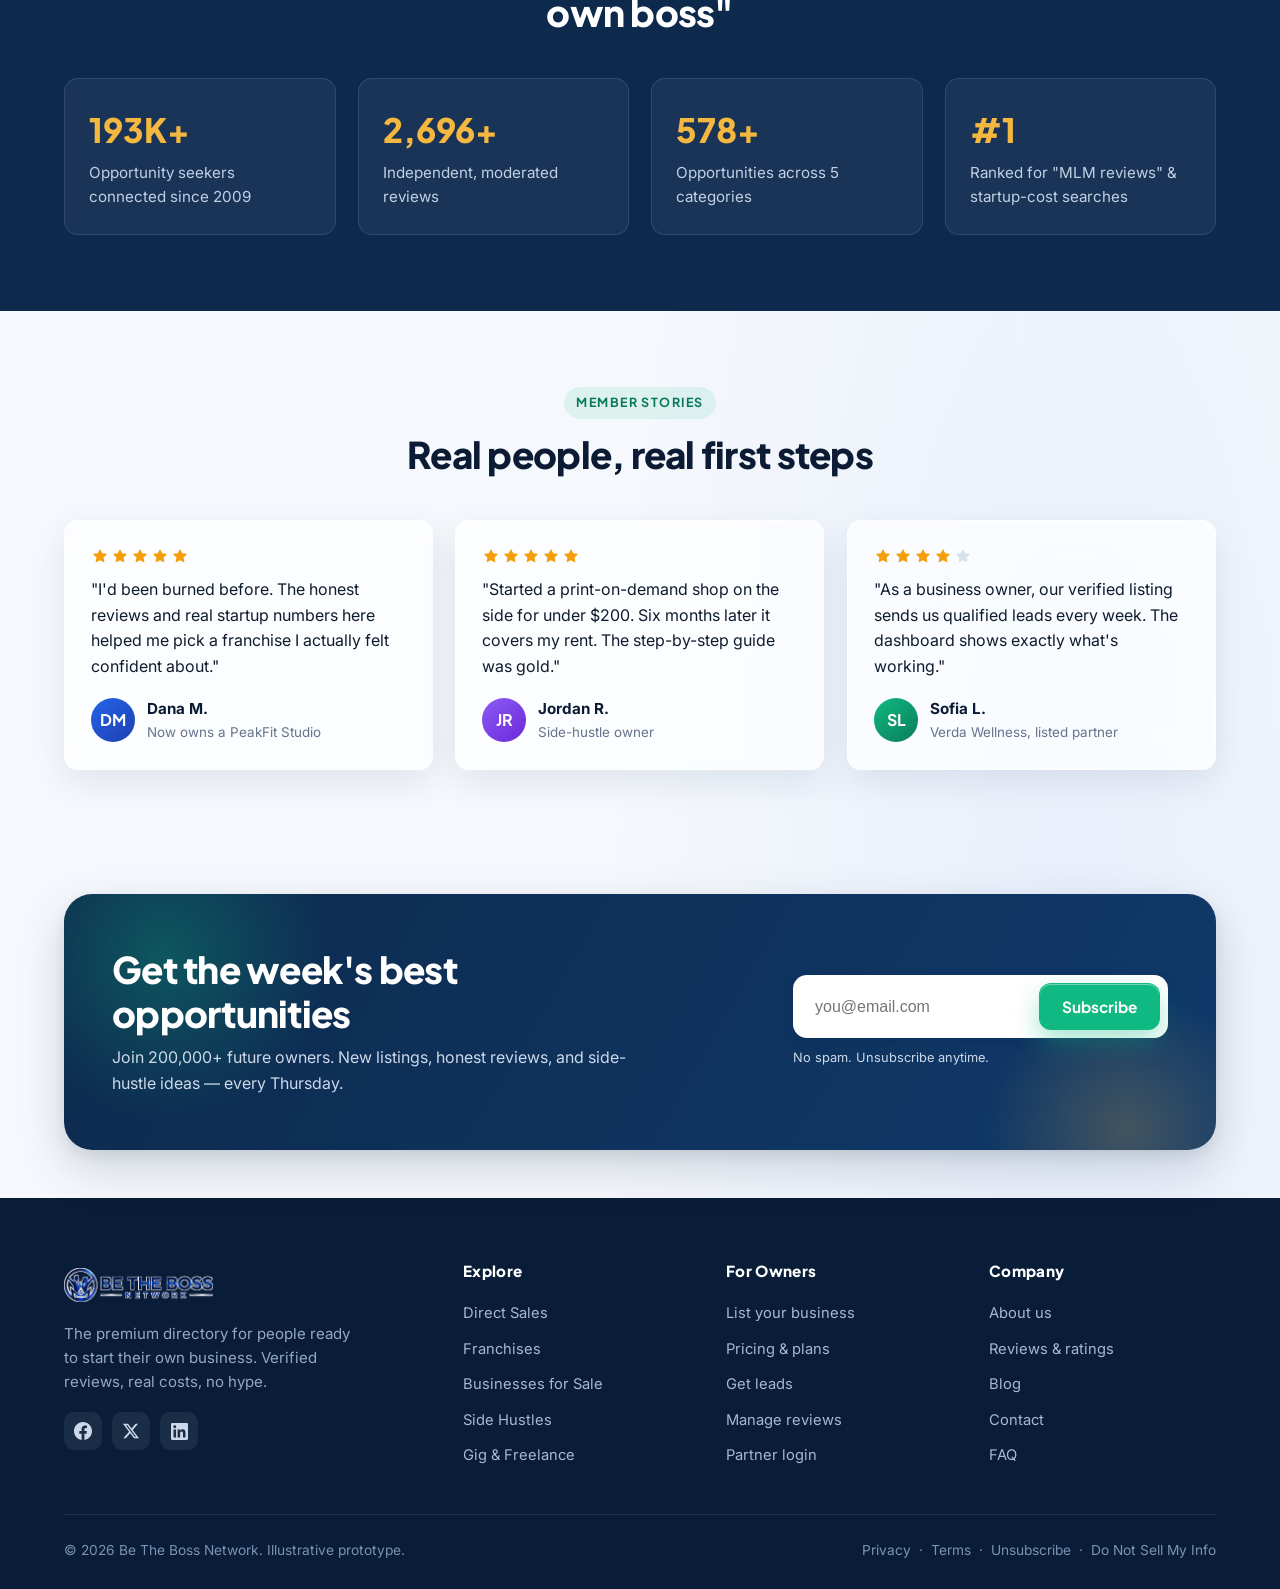
==== commit e6a0ac08: "Quiz redesigned to match OfferLogic (light glass); categories heading + scroll fix; default light; c" ====
--- a/index.html
+++ b/index.html
@@ -6,7 +6,7 @@
 <link rel="icon" href="assets/brand/favicon.ico" sizes="any" />
 <link rel="icon" type="image/svg+xml" href="assets/brand/be-the-boss-favicon-256.svg" />
 <link rel="apple-touch-icon" href="assets/brand/be-the-boss-favicon-256.png" />
-<script>try{var t=localStorage.getItem('btbn-theme')||((window.matchMedia&&matchMedia('(prefers-color-scheme: dark)').matches)?'dark':'light');document.documentElement.setAttribute('data-theme',t);}catch(e){}</script>
+<script>try{var t=localStorage.getItem('btbn-theme')||'light';document.documentElement.setAttribute('data-theme',t);}catch(e){}</script>
 <title>Be The Boss Network — Find Your Business. Be Your Own Boss.</title>
 <meta name="description" content="The premium directory for people ready to start their own business — direct sales, franchises, businesses for sale, side hustles and freelance opportunities. Verified reviews, real startup costs." />
 <link rel="preconnect" href="https://fonts.googleapis.com" />
@@ -118,6 +118,11 @@
 
 <!-- ============ CATEGORY TILES ============ -->
 <section id="categories" class="container cats">
+  <div class="section-head center">
+    <span class="eyebrow">Browse by category</span>
+    <h2 style="margin-top:14px">Pick the path that fits you</h2>
+    <p>Five proven ways to be your own boss — start with the one that excites you.</p>
+  </div>
   <div class="cat-grid">
     <a class="cat-card reveal" href="directory.html">
       <div class="cat-ico"><svg class="ico" viewBox="0 0 24 24"><circle cx="18" cy="5" r="3"/><circle cx="6" cy="12" r="3"/><circle cx="18" cy="19" r="3"/><path d="m8.6 10.5 6.8-3.9"/><path d="m8.6 13.5 6.8 3.9"/></svg></div>
--- a/assets/styles.css
+++ b/assets/styles.css
@@ -156,7 +156,7 @@
 /* ============================================================
    HERO
    ============================================================ */
-.hero{position:relative;background:radial-gradient(120% 130% at 80% -10%,#15407a 0%,var(--navy) 45%,var(--navy-900) 100%);color:#fff;overflow:hidden;padding:84px 0 150px}
+.hero{position:relative;background:radial-gradient(120% 130% at 80% -10%,#15407a 0%,var(--navy) 45%,var(--navy-900) 100%);color:#fff;overflow:hidden;padding:84px 0 104px}
 .hero::after{content:"";position:absolute;inset:0;background-image:radial-gradient(rgba(255,255,255,.06) 1px,transparent 1px);background-size:26px 26px;opacity:.5;pointer-events:none}
 .hero-glow{position:absolute;width:520px;height:520px;border-radius:50%;background:radial-gradient(circle,rgba(16,185,129,.32),transparent 65%);top:-160px;right:-120px;filter:blur(10px);pointer-events:none}
 .hero .container{position:relative;z-index:2}
@@ -187,7 +187,7 @@
 /* ============================================================
    CATEGORY TILES
    ============================================================ */
-.cats{margin-top:-86px;position:relative;z-index:4}
+.cats{position:relative;z-index:4;padding:56px 0 4px}
 .cat-grid{display:grid;grid-template-columns:repeat(5,1fr);gap:16px}
 .cat-card{background:#fff;border:1px solid var(--border);border-radius:var(--radius);padding:22px 18px;text-align:center;transition:transform .18s ease,box-shadow .2s ease,border-color .2s ease;box-shadow:var(--shadow-sm)}
 .cat-card:hover{transform:translateY(-4px);box-shadow:var(--shadow-lg);border-color:transparent}
@@ -482,7 +482,7 @@
   .section{padding:54px 0}
   .search{flex-direction:column}
   .search .field+.field{border-left:none;border-top:1px solid var(--border)}
-  .cats{margin-top:-50px}
+  .cats{padding-top:34px}
   .cat-grid{grid-template-columns:repeat(2,1fr)}
   .opp-grid,.steps,.testi-grid,.dir-grid,.proof-grid,.pc-grid,.gallery{grid-template-columns:1fr}
   .footer-top{grid-template-columns:1fr 1fr;gap:24px}
@@ -724,3 +724,7 @@
 [data-theme="dark"] .link-arrow{color:var(--gold)}
 [data-theme="dark"] .eyebrow{background:rgba(244,183,64,.14);color:#f4d58a}
 [data-theme="dark"] .opp-logo,[data-theme="dark"] .co-logo{box-shadow:0 14px 30px rgba(0,0,0,.5),0 0 0 3px rgba(255,255,255,.12)}
+
+/* anchor scroll offsets so the sticky nav / tabbar don't cover headings */
+#categories,#how{scroll-margin-top:96px}
+#overview,#costs,#proscons,#gallery,#members,#reviews,#request{scroll-margin-top:140px}
